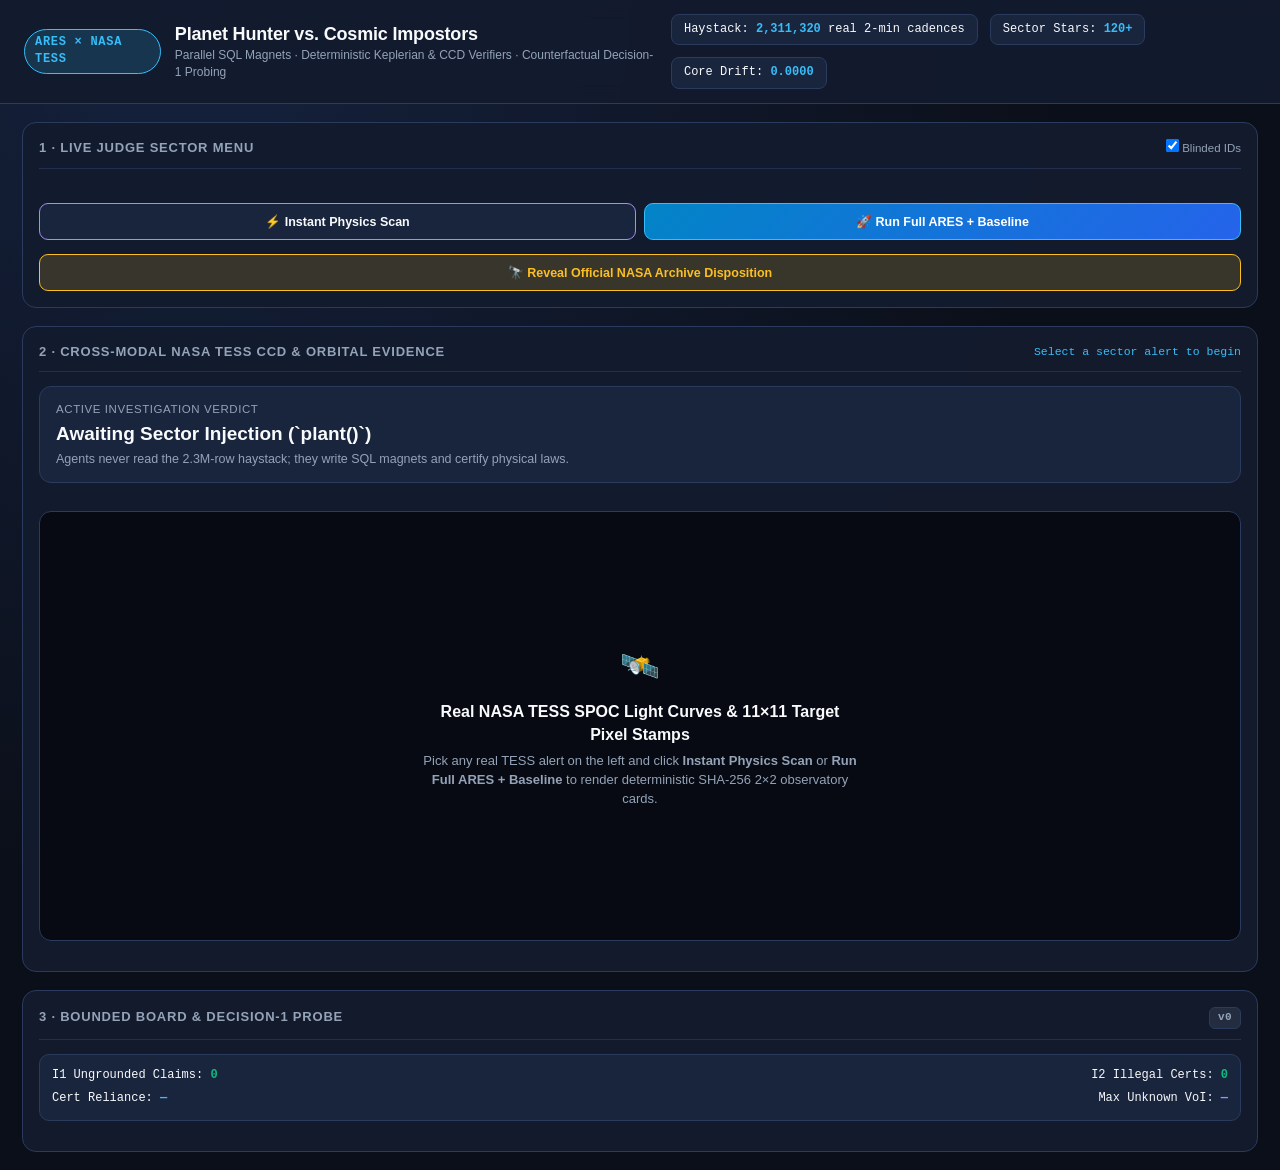
==== app/static/index.html @ bdd6f2f1 "Add Real NASA TESS exoplanet vetting domain, observatory UI, and 9/9 benchmark" ====
<!DOCTYPE html>
<html lang="en">
<head>
  <meta charset="UTF-8" />
  <meta name="viewport" content="width=device-width, initial-scale=1.0" />
  <title>ARES · NASA TESS Planet Hunter vs. Cosmic Impostors</title>
  <style>
    :root {
      --bg: #0B0F19;
      --surface: #131B2E;
      --surface-alt: #19243D;
      --border: #2B3B5E;
      --text: #F8FAFC;
      --muted: #94A3B8;
      --cyan: #38BDF8;
      --green: #10B981;
      --amber: #F59E0B;
      --red: #EF4444;
      --violet: #A78BFA;
      --gold: #FBBF24;
    }

    * { box-sizing: border-box; margin: 0; padding: 0; }
    body {
      font-family: -apple-system, BlinkMacSystemFont, "Inter", "Segoe UI", Roboto, sans-serif;
      background: radial-gradient(circle at 15% 0%, #15223e 0%, var(--bg) 55%);
      color: var(--text);
      min-height: 100vh;
      line-height: 1.45;
    }
    code, .mono { font-family: "SF Mono", "Menlo", "Consolas", monospace; }

    header {
      border-bottom: 1px solid var(--border);
      background: rgba(19, 27, 46, 0.92);
      backdrop-filter: blur(10px);
      padding: 14px 24px;
      display: flex;
      align-items: center;
      justify-content: space-between;
      gap: 16px;
      position: sticky;
      top: 0;
      z-index: 20;
    }
    .brand {
      display: flex;
      align-items: center;
      gap: 14px;
    }
    .brand-pill {
      background: rgba(56, 189, 248, 0.16);
      border: 1px solid var(--cyan);
      color: var(--cyan);
      font-weight: 700;
      font-size: 12px;
      padding: 4px 10px;
      border-radius: 999px;
      letter-spacing: 0.06em;
    }
    .brand h1 {
      font-size: 18px;
      font-weight: 700;
      letter-spacing: -0.01em;
    }
    .brand p {
      font-size: 12px;
      color: var(--muted);
    }
    .stats-strip {
      display: flex;
      gap: 12px;
      flex-wrap: wrap;
    }
    .stat-chip {
      background: var(--surface-alt);
      border: 1px solid var(--border);
      border-radius: 8px;
      padding: 6px 12px;
      font-size: 12px;
    }
    .stat-chip b { color: var(--cyan); }

    .layout {
      display: grid;
      grid-template-columns: 330px 1fr 410px;
      gap: 18px;
      padding: 18px 22px;
      max-width: 1820px;
      margin: 0 auto;
    }
    @media (max-width: 1360px) {
      .layout { grid-template-columns: 1fr; }
    }

    .panel {
      background: rgba(19, 27, 46, 0.94);
      border: 1px solid var(--border);
      border-radius: 14px;
      padding: 16px;
      display: flex;
      flex-direction: column;
      gap: 14px;
    }
    .panel-header {
      display: flex;
      align-items: center;
      justify-content: space-between;
      border-bottom: 1px solid rgba(43, 59, 94, 0.65);
      padding-bottom: 10px;
    }
    .panel-title {
      font-size: 13px;
      font-weight: 700;
      text-transform: uppercase;
      letter-spacing: 0.06em;
      color: var(--muted);
    }

    .case-group-lbl {
      font-size: 11px;
      font-weight: 700;
      text-transform: uppercase;
      letter-spacing: 0.06em;
      margin-top: 6px;
      color: var(--muted);
    }
    .case-btn {
      width: 100%;
      text-align: left;
      background: var(--surface-alt);
      border: 1px solid var(--border);
      color: var(--text);
      padding: 10px 12px;
      border-radius: 10px;
      cursor: pointer;
      transition: all 0.15s ease;
      display: flex;
      flex-direction: column;
      gap: 4px;
    }
    .case-btn:hover { border-color: var(--cyan); transform: translateY(-1px); }
    .case-btn.active {
      border-color: var(--cyan);
      background: rgba(56, 189, 248, 0.13);
      box-shadow: 0 0 0 1px var(--cyan);
    }
    .case-top {
      display: flex;
      justify-content: space-between;
      align-items: center;
      font-size: 13px;
      font-weight: 600;
    }
    .case-sub { font-size: 11px; color: var(--muted); }

    .badge {
      display: inline-flex;
      align-items: center;
      padding: 2px 8px;
      border-radius: 6px;
      font-size: 11px;
      font-weight: 700;
      letter-spacing: 0.04em;
    }
    .b-cert { background: rgba(16, 185, 129, 0.18); color: var(--green); border: 1px solid var(--green); }
    .b-uncert { background: rgba(245, 158, 11, 0.18); color: var(--amber); border: 1px solid var(--amber); }
    .b-unk { background: rgba(148, 163, 184, 0.14); color: var(--muted); border: 1px solid var(--border); }
    .b-decoy { background: rgba(239, 68, 68, 0.18); color: var(--red); border: 1px solid var(--red); }
    .b-planet { background: rgba(56, 189, 248, 0.18); color: var(--cyan); border: 1px solid var(--cyan); }

    .btn-row { display: flex; gap: 8px; flex-wrap: wrap; }
    .action-btn {
      flex: 1;
      padding: 10px 12px;
      border-radius: 9px;
      font-weight: 700;
      font-size: 12.5px;
      cursor: pointer;
      border: 1px solid transparent;
      transition: all 0.15s;
    }
    .btn-primary {
      background: linear-gradient(135deg, #0284c7, #2563eb);
      color: white;
      border-color: var(--cyan);
    }
    .btn-primary:hover { filter: brightness(1.1); }
    .btn-secondary {
      background: var(--surface-alt);
      color: var(--text);
      border-color: var(--violet);
    }
    .btn-secondary:hover { background: rgba(167, 139, 250, 0.18); }
    .btn-gold {
      background: rgba(251, 191, 36, 0.16);
      color: var(--gold);
      border-color: var(--gold);
    }
    .btn-gold:hover { background: rgba(251, 191, 36, 0.28); }
    .action-btn:disabled { opacity: 0.45; cursor: not-allowed; }

    .verdict-banner {
      background: var(--surface-alt);
      border: 1.5px solid var(--border);
      border-radius: 12px;
      padding: 14px 16px;
      display: flex;
      justify-content: space-between;
      align-items: center;
      gap: 12px;
    }
    .verdict-banner.cert { border-color: var(--green); background: rgba(16, 185, 129, 0.09); }
    .verdict-banner.uncert { border-color: var(--amber); background: rgba(245, 158, 11, 0.09); }

    .artifact-tabs { display: flex; gap: 8px; align-items: center; flex-wrap: wrap; }
    .tab-btn {
      background: var(--surface-alt);
      border: 1px solid var(--border);
      color: var(--text);
      padding: 6px 12px;
      border-radius: 8px;
      font-size: 12px;
      font-weight: 600;
      cursor: pointer;
    }
    .tab-btn.active { border-color: var(--cyan); color: var(--cyan); background: rgba(56, 189, 248, 0.14); }
    .ablate-toggle {
      margin-left: auto;
      background: rgba(251, 191, 36, 0.14);
      border: 1px solid var(--gold);
      color: var(--gold);
      padding: 6px 12px;
      border-radius: 8px;
      font-size: 12px;
      font-weight: 700;
      cursor: pointer;
    }
    .ablate-toggle.active {
      background: var(--gold);
      color: #0B0F19;
    }

    .card-frame {
      background: #070A12;
      border: 1px solid var(--border);
      border-radius: 12px;
      padding: 10px;
      min-height: 430px;
      display: flex;
      flex-direction: column;
      align-items: center;
      justify-content: center;
      position: relative;
    }
    .card-frame img {
      width: 100%;
      height: auto;
      border-radius: 8px;
      display: block;
    }
    .sha-foot {
      width: 100%;
      margin-top: 8px;
      display: flex;
      justify-content: space-between;
      font-size: 11px;
      color: var(--muted);
    }

    .board-row {
      background: var(--surface-alt);
      border: 1px solid var(--border);
      border-radius: 10px;
      padding: 10px 12px;
      display: flex;
      flex-direction: column;
      gap: 6px;
    }
    .board-row-top {
      display: flex;
      justify-content: space-between;
      align-items: center;
      gap: 8px;
    }
    .field-name { font-size: 12.5px; font-weight: 700; color: var(--cyan); }
    .field-val { font-size: 12px; color: var(--text); word-break: break-word; }
    .bar-wrap {
      display: grid;
      grid-template-columns: 78px 1fr 46px;
      align-items: center;
      gap: 8px;
      font-size: 11px;
      color: var(--muted);
    }
    .bar-track {
      height: 7px;
      background: #0B0F19;
      border-radius: 99px;
      overflow: hidden;
    }
    .bar-fill-inf { height: 100%; background: var(--gold); border-radius: 99px; }
    .bar-fill-voi { height: 100%; background: var(--violet); border-radius: 99px; }

    .reveal-card {
      background: rgba(167, 139, 250, 0.1);
      border: 1.5px solid var(--violet);
      border-radius: 12px;
      padding: 14px;
      display: none;
      flex-direction: column;
      gap: 8px;
    }
    .reveal-card.visible { display: flex; }

    .compare-box {
      background: var(--surface-alt);
      border: 1px solid var(--border);
      border-radius: 10px;
      padding: 12px;
      font-size: 12px;
      display: flex;
      flex-direction: column;
      gap: 6px;
    }

    .spinner {
      display: inline-block;
      width: 14px;
      height: 14px;
      border: 2px solid rgba(255,255,255,0.25);
      border-top-color: var(--cyan);
      border-radius: 50%;
      animation: spin 0.75s linear infinite;
      vertical-align: middle;
      margin-right: 6px;
    }
    @keyframes spin { to { transform: rotate(360deg); } }
  </style>
</head>
<body>
  <header>
    <div class="brand">
      <span class="brand-pill mono">ARES × NASA TESS</span>
      <div>
        <h1>Planet Hunter vs. Cosmic Impostors</h1>
        <p>Parallel SQL Magnets · Deterministic Keplerian &amp; CCD Verifiers · Counterfactual Decision-1 Probing</p>
      </div>
    </div>
    <div class="stats-strip mono" id="headerStats">
      <div class="stat-chip">Haystack: <b id="statCadences">2,311,320</b> real 2-min cadences</div>
      <div class="stat-chip">Sector Stars: <b id="statStars">120+</b></div>
      <div class="stat-chip">Core Drift: <b id="statDrift">0.0000</b></div>
    </div>
  </header>

  <main class="layout">
    <!-- LEFT RAIL: JUDGE SECTOR MENU -->
    <section class="panel">
      <div class="panel-header">
        <span class="panel-title">1 · Live Judge Sector Menu</span>
        <label style="font-size:11.5px; color:var(--muted); cursor:pointer;">
          <input type="checkbox" id="blindToggle" checked /> Blinded IDs
        </label>
      </div>

      <div id="caseList" style="display:flex; flex-direction:column; gap:7px;"></div>

      <div class="btn-row" style="margin-top:6px;">
        <button class="action-btn btn-secondary" id="btnPreview" title="Instant deterministic DuckDB physics + 2x2 NASA CCD card (<1s)">
          ⚡ Instant Physics Scan
        </button>
        <button class="action-btn btn-primary" id="btnLiveAres" title="Full Gemini-4-Hydrogen + Carbon + Decision-1 + Baseline">
          🚀 Run Full ARES + Baseline
        </button>
      </div>

      <button class="action-btn btn-gold" id="btnReveal">
        🔭 Reveal Official NASA Archive Disposition
      </button>

      <div class="reveal-card" id="revealBox"></div>
    </section>

    <!-- CENTER STAGE: 2x2 NASA TESS OBSERVATORY DIAGNOSTIC CARDS -->
    <section class="panel">
      <div class="panel-header">
        <span class="panel-title">2 · Cross-Modal NASA TESS CCD &amp; Orbital Evidence</span>
        <span class="mono" style="font-size:11.5px; color:var(--cyan);" id="runTimer">Select a sector alert to begin</span>
      </div>

      <div class="verdict-banner" id="verdictBanner">
        <div>
          <div style="font-size:11.5px; color:var(--muted); text-transform:uppercase; letter-spacing:0.05em;">Active Investigation Verdict</div>
          <div style="font-size:19px; font-weight:800; margin-top:2px;" id="verdictTitle">Awaiting Sector Injection (`plant()`)</div>
          <div style="font-size:12.5px; color:var(--muted); margin-top:2px;" id="verdictSub">
            Agents never read the 2.3M-row haystack; they write SQL magnets and certify physical laws.
          </div>
        </div>
        <div id="verdictBadgeWrap"></div>
      </div>

      <div class="artifact-tabs" id="artifactTabs"></div>

      <div class="card-frame" id="cardFrame">
        <div style="text-align:center; color:var(--muted); padding:40px; max-width:520px;">
          <div style="font-size:32px; margin-bottom:10px;">🛰️</div>
          <div style="font-weight:700; color:var(--text); margin-bottom:6px;">Real NASA TESS SPOC Light Curves &amp; 11×11 Target Pixel Stamps</div>
          <div style="font-size:13px;">
            Pick any real TESS alert on the left and click <b>Instant Physics Scan</b> or <b>Run Full ARES + Baseline</b> to render deterministic SHA-256 2×2 observatory cards.
          </div>
        </div>
      </div>

      <div id="comparisonContainer"></div>
    </section>

    <!-- RIGHT PANEL: PROVENANCE BOARD & DECISION-1 RELIANCE / VOI -->
    <section class="panel">
      <div class="panel-header">
        <span class="panel-title">3 · Bounded Board &amp; Decision-1 Probe</span>
        <span class="badge b-unk mono" id="boardVerBadge">v0</span>
      </div>

      <div class="compare-box mono" id="invariantStrip">
        <div style="display:flex; justify-content:space-between;">
          <span>I1 Ungrounded Claims: <b style="color:var(--green)" id="invUngrounded">0</b></span>
          <span>I2 Illegal Certs: <b style="color:var(--green)" id="invIllegal">0</b></span>
        </div>
        <div style="display:flex; justify-content:space-between;">
          <span>Cert Reliance: <b style="color:var(--cyan)" id="certShare">—</b></span>
          <span>Max Unknown VoI: <b style="color:var(--violet)" id="voiMax">—</b></span>
        </div>
      </div>

      <div id="boardFields" style="display:flex; flex-direction:column; gap:9px;"></div>
    </section>
  </main>

  <script>
    let casesData = [];
    let selectedCaseId = null;
    let currentRun = null;
    let activeArtifactIdx = 0;
    let ccdAblatedView = false;

    const elCaseList = document.getElementById('caseList');
    const elBlind = document.getElementById('blindToggle');
    const elBtnPreview = document.getElementById('btnPreview');
    const elBtnLive = document.getElementById('btnLiveAres');
    const elBtnReveal = document.getElementById('btnReveal');
    const elRevealBox = document.getElementById('revealBox');

    function catMeta(cat) {
      if (cat === 'multi_clue_join') return { label: 'Confirmed World Hunt', cls: 'b-planet' };
      if (cat === 'look_alike_decoy') return { label: 'Cosmic Impostor Battle', cls: 'b-decoy' };
      return { label: 'Ambiguous Candidate Trap', cls: 'b-uncert' };
    }

    function renderCaseMenu() {
      const blind = elBlind.checked;
      elCaseList.innerHTML = '';
      const groups = [
        ['look_alike_decoy', '🔥 Cosmic Impostor Decoy Battles (3/4 Traps)'],
        ['under_determined', '⚠️ Unconfirmed / Crowded Candidates (VoI)'],
        ['multi_clue_join', '🌍 Clean Confirmed Worlds (4/4 Physics)'],
      ];

      for (const [gKey, gTitle] of groups) {
        const subset = casesData.filter(c => c.category === gKey);
        if (!subset.length) continue;
        const hdr = document.createElement('div');
        hdr.className = 'case-group-lbl';
        hdr.textContent = gTitle;
        elCaseList.appendChild(hdr);

        for (const c of subset) {
          const btn = document.createElement('button');
          btn.className = 'case-btn' + (c.case_id === selectedCaseId ? ' active' : '');
          const title = blind ? c.blind_title : c.case_id;
          const sub = blind
            ? `TESS Sector ${c.sector} · Blind Vetting Stream`
            : `${c.scenario_type} · subtlety=${c.subtlety}`;
          btn.innerHTML = `
            <div class="case-top">
              <span>${title}</span>
              <span class="mono" style="font-size:10.5px; color:var(--cyan);">S${String(c.sector).padStart(2,'0')}</span>
            </div>
            <div class="case-sub mono">${sub}</div>
          `;
          btn.onclick = () => {
            selectedCaseId = c.case_id;
            elRevealBox.classList.remove('visible');
            renderCaseMenu();
          };
          elCaseList.appendChild(btn);
        }
      }
    }

    elBlind.onchange = renderCaseMenu;

    async function loadInitial() {
      const res = await fetch('/api/cases');
      const data = await res.json();
      casesData = data.cases || [];
      if (data.base_sector_stats) {
        document.getElementById('statCadences').textContent = data.base_sector_stats.cadence_rows.toLocaleString();
        document.getElementById('statStars').textContent = data.base_sector_stats.total_stars + '+';
      }
      const firstDecoy = casesData.find(c => c.category === 'look_alike_decoy') || casesData[0];
      if (firstDecoy) selectedCaseId = firstDecoy.case_id;
      renderCaseMenu();
    }

    function extractTicFromFilename(fn) {
      const m = fn.match(/TIC-\d+/);
      return m ? m[0] : fn;
    }

    function renderArtifactViewer() {
      const tabsEl = document.getElementById('artifactTabs');
      const frameEl = document.getElementById('cardFrame');
      tabsEl.innerHTML = '';

      if (!currentRun || !currentRun.artifacts || !currentRun.artifacts.length) {
        return;
      }

      // Deduplicate by TIC ID
      const uniqueArts = [];
      const seenTics = new Set();
      for (const a of currentRun.artifacts) {
        const tic = extractTicFromFilename(a.filename);
        if (!seenTics.has(tic)) {
          seenTics.add(tic);
          uniqueArts.push({ ...a, tic });
        }
      }

      if (activeArtifactIdx >= uniqueArts.length) activeArtifactIdx = 0;

      uniqueArts.forEach((art, idx) => {
        const b = document.createElement('button');
        b.className = 'tab-btn mono' + (idx === activeArtifactIdx ? ' active' : '');
        const confirmedVal = currentRun.board?.fields?.confirmed_exoplanet_target?.value;
        const isConfirmed = confirmedVal === art.tic || (Array.isArray(confirmedVal) && confirmedVal.includes(art.tic));
        const tag = isConfirmed ? '✓ CERTIFIED PLANET' : '✗ PRUNED / UNCERTIFIED';
        b.textContent = `${art.tic} (${tag})`;
        b.onclick = () => {
          activeArtifactIdx = idx;
          renderArtifactViewer();
        };
        tabsEl.appendChild(b);
      });

      const chosen = uniqueArts[activeArtifactIdx];
      const maskedUrl = (currentRun.masked_ccd_artifacts || {})[chosen.tic];
      if (maskedUrl) {
        const abBtn = document.createElement('button');
        abBtn.className = 'ablate-toggle mono' + (ccdAblatedView ? ' active' : '');
        abBtn.textContent = ccdAblatedView
          ? '👁️ Restore CCD Stamp'
          : '🧪 Ablate CCD Stamp ("unknown")';
        abBtn.onclick = () => {
          ccdAblatedView = !ccdAblatedView;
          renderArtifactViewer();
        };
        tabsEl.appendChild(abBtn);
      }

      const imgSrc = (ccdAblatedView && maskedUrl) ? maskedUrl : chosen.url;
      const ccdInf = currentRun.board?.fields?.ccd_centroid_lock?.influence;
      const infNote = (ccdAblatedView && ccdInf !== undefined)
        ? ` | Decision-1 CCD Reliance = ${(ccdInf * 100).toFixed(1)}%`
        : '';

      frameEl.innerHTML = `
        <img src="${imgSrc}" alt="NASA TESS 2x2 Vetting Card for ${chosen.tic}" />
        <div class="sha-foot mono">
          <span>Artifact: ${chosen.artifact_id} (produced_by_verifier=true)${infNote}</span>
          <span>SHA-256: ${chosen.sha256.slice(0, 16)}…</span>
        </div>
      `;
    }

    function renderBoard(run) {
      const board = run.board;
      document.getElementById('boardVerBadge').textContent = `board_version = ${board.board_version}`;
      document.getElementById('statDrift').textContent = Number(run.board_drift || 0).toFixed(4);
      document.getElementById('invUngrounded').textContent = run.ungrounded_fields ?? 0;
      document.getElementById('invIllegal').textContent = run.illegal_cert_upgrades ?? 0;

      if (run.plant && run.plant.sector_stats) {
        document.getElementById('statCadences').textContent = run.plant.sector_stats.cadence_rows.toLocaleString();
        document.getElementById('statStars').textContent = run.plant.sector_stats.total_stars;
      }

      const dec = board.decision || {};
      const decisions = board.decisions || {};
      const followup = decisions.recommended_followup?.answer || '—';

      if (run.mode === 'live_ares') {
        document.getElementById('certShare').textContent = `${((dec.certified_influence_share || 0) * 100).toFixed(1)}%`;
        document.getElementById('voiMax').textContent = (dec.unknown_voi_max || 0).toFixed(3);
      } else {
        document.getElementById('certShare').textContent = 'Det. Scan';
        document.getElementById('voiMax').textContent = 'Run Decision-1';
      }

      // Verdict Banner
      const banner = document.getElementById('verdictBanner');
      const vTitle = document.getElementById('verdictTitle');
      const vSub = document.getElementById('verdictSub');
      const vBadge = document.getElementById('verdictBadgeWrap');

      const confPlanet = board.fields?.confirmed_exoplanet_target?.value;
      const confStatus = board.fields?.confirmed_exoplanet_target?.status;

      if (run.mode === 'live_ares') {
        const isCert = run.termination_reason === 'certified_success';
        banner.className = 'verdict-banner ' + (isCert ? 'cert' : 'uncert');
        vTitle.textContent = isCert
          ? `Confirmed Exoplanet: ${dec.answer}`
          : `Halt: Unconfirmed Candidate (${dec.answer})`;
        vSub.textContent = `Action: ${followup} · Decision-1 Confidence: ${((dec.confidence || 0) * 100).toFixed(1)}% · Probes: ${run.probe_api_calls} calls`;
        vBadge.innerHTML = isCert
          ? `<span class="badge b-cert mono">CERTIFIED CONVERGENCE</span>`
          : `<span class="badge b-uncert mono">HONEST UNCERTIFIED</span>`;
      } else {
        const isCert = confStatus === 'certified' && confPlanet && confPlanet !== 'none';
        banner.className = 'verdict-banner ' + (isCert ? 'cert' : 'uncert');
        vTitle.textContent = isCert
          ? `4-Way Physics Lock: ${confPlanet}`
          : `Spatial / Orbital Gate Blocked — Unconfirmed`;
        vSub.textContent = `5 deterministic DuckDB verifiers executed over ${run.plant.sector_stats.cadence_rows.toLocaleString()} TESS cadences in ${run.elapsed_ms} ms`;
        vBadge.innerHTML = isCert
          ? `<span class="badge b-cert mono">4/4 CERTIFIED</span>`
          : `<span class="badge b-uncert mono">UNCERTIFIED</span>`;
      }

      // Board Fields
      const fieldsEl = document.getElementById('boardFields');
      fieldsEl.innerHTML = '';
      for (const [fname, fld] of Object.entries(board.fields || {})) {
        const stCls = fld.status === 'certified' ? 'b-cert' : (fld.status === 'uncertified' ? 'b-uncert' : 'b-unk');
        const valStr = typeof fld.value === 'object' ? JSON.stringify(fld.value) : String(fld.value);
        const infPct = Math.min(100, Math.round((fld.influence || 0) * 100));
        const voiPct = Math.min(100, Math.round((fld.voi || 0) * 100));

        const row = document.createElement('div');
        row.className = 'board-row';
        row.innerHTML = `
          <div class="board-row-top">
            <span class="field-name mono">${fname}</span>
            <span class="badge ${stCls} mono">${fld.status.toUpperCase()}</span>
          </div>
          <div class="field-val mono">value = ${valStr}</div>
          <div style="font-size:10.5px; color:var(--muted);" class="mono">
            sources: [${(fld.sources || []).join(', ')}]
          </div>
          <div class="bar-wrap mono">
            <span>Reliance</span>
            <div class="bar-track"><div class="bar-fill-inf" style="width:${infPct}%"></div></div>
            <span>${(fld.influence || 0).toFixed(2)}</span>
          </div>
          <div class="bar-wrap mono">
            <span>Active VoI</span>
            <div class="bar-track"><div class="bar-fill-voi" style="width:${voiPct}%"></div></div>
            <span>${(fld.voi || 0).toFixed(2)}</span>
          </div>
        `;
        fieldsEl.appendChild(row);
      }

      // Baseline comparison box if present
      const compEl = document.getElementById('comparisonContainer');
      if (run.baseline) {
        const bAns = run.baseline.answers?.confirmed_planet_tic || 'unknown';
        const bAct = run.baseline.answers?.recommended_followup || '—';
        const bPass = run.baseline.score?.overall_pass;
        const aPass = run.ares_score?.overall_pass;
        compEl.innerHTML = `
          <div class="compare-box" style="border-color: var(--violet);">
            <div style="font-weight:700; color:var(--violet); font-size:12.5px;">
              Head-to-Head vs. Single-Agent Gemini-4-Carbon + Identical DuckDB SQL Tool
            </div>
            <div style="display:grid; grid-template-columns:1fr 1fr; gap:10px; margin-top:4px;">
              <div style="padding:8px; background:#0B0F19; border-radius:8px; border:1px solid ${aPass ? 'var(--green)' : 'var(--amber)'}">
                <div class="mono" style="font-weight:700; color:var(--cyan);">ARES Swarm + Decision-1</div>
                <div class="mono" style="margin-top:4px;">Target: <b>${dec.answer}</b> · Action: <b>${followup}</b></div>
                <div class="mono" style="margin-top:2px; color:${aPass ? 'var(--green)' : 'var(--red)'}">
                  Benchmark Verdict: ${aPass ? '✓ PASS' : '✗ FAIL'} (${(run.wall_clock_ms/1000).toFixed(1)}s)
                </div>
              </div>
              <div style="padding:8px; background:#0B0F19; border-radius:8px; border:1px solid ${bPass ? 'var(--green)' : 'var(--red)'}">
                <div class="mono" style="font-weight:700; color:var(--muted);">Single-Agent Carbon SQL Baseline</div>
                <div class="mono" style="margin-top:4px;">Target: <b>${bAns}</b> · Action: <b>${bAct}</b></div>
                <div class="mono" style="margin-top:2px; color:${bPass ? 'var(--green)' : 'var(--red)'}">
                  Benchmark Verdict: ${bPass ? '✓ PASS' : '✗ TRICKED / FALSE CERT'} (${(run.baseline.wall_clock_ms/1000).toFixed(1)}s)
                </div>
              </div>
            </div>
          </div>
        `;
      } else {
        compEl.innerHTML = '';
      }
    }

    async function executeRun(endpoint, label) {
      if (!selectedCaseId) return;
      elBtnPreview.disabled = true;
      elBtnLive.disabled = true;
      ccdAblatedView = false;
      activeArtifactIdx = 0;
      document.getElementById('runTimer').innerHTML = `<span class="spinner"></span>${label}...`;

      try {
        const res = await fetch(endpoint, {
          method: 'POST',
          headers: { 'Content-Type': 'application/json' },
          body: JSON.stringify({ case_id: selectedCaseId, include_baseline: true }),
        });
        const data = await res.json();
        if (data.error) throw new Error(data.error);
        currentRun = data;
        const ms = data.wall_clock_ms || data.elapsed_ms || 0;
        document.getElementById('runTimer').textContent = `Completed in ${(ms / 1000).toFixed(2)}s`;
        renderArtifactViewer();
        renderBoard(data);
      } catch (err) {
        document.getElementById('runTimer').textContent = `Error: ${err.message}`;
      } finally {
        elBtnPreview.disabled = false;
        elBtnLive.disabled = false;
      }
    }

    elBtnPreview.onclick = () => executeRun('/api/verify_preview', 'Running deterministic TESS physics & CCD scan');
    elBtnLive.onclick = () => executeRun('/api/investigate', 'Running parallel Hydrogen + Carbon + Decision-1 + Baseline');

    elBtnReveal.onclick = async () => {
      if (!selectedCaseId) return;
      const res = await fetch(`/api/reveal/${encodeURIComponent(selectedCaseId)}`);
      const rev = await res.json();
      const t = rev.nasa_target_archive || {};
      const d = rev.nasa_decoy_archive;
      let html = `
        <div style="font-weight:800; color:var(--violet); font-size:13px;">
          🏛️ OFFICIAL NASA EXOPLANET ARCHIVE GROUND TRUTH
        </div>
        <div style="font-size:12px;">${rev.description}</div>
        <div class="mono" style="font-size:11.5px; background:#0B0F19; padding:8px; border-radius:8px;">
          <div><b>Primary Star:</b> ${t.tic_id || rev.target_entity} (${t.toi || ''})</div>
          <div><b>NASA TFOP Disposition:</b> <span style="color:var(--green)">${t.official_nasa_disposition} — ${t.disposition_meaning}</span></div>
          <div><b>Host Star:</b> R★=${t.stellar_radius_rsun} R☉ · Teff=${t.teff_k} K · Tmag=${t.tmag}</div>
        </div>
      `;
      if (d) {
        html += `
          <div class="mono" style="font-size:11.5px; background:#0B0F19; padding:8px; border-radius:8px; border:1px solid var(--red);">
            <div><b>Planted Decoy Star:</b> ${d.tic_id} (${d.toi})</div>
            <div><b>NASA TFOP Disposition:</b> <span style="color:var(--red)">${d.official_nasa_disposition} — ${d.disposition_meaning}</span></div>
            <div><b>Catalog Depth:</b> ${Number(d.catalog_depth_ppm).toLocaleString()} ppm · Period=${d.period_days} d</div>
          </div>
        `;
      }
      elRevealBox.innerHTML = html;
      elRevealBox.classList.add('visible');
    };

    loadInitial();
  </script>
</body>
</html>
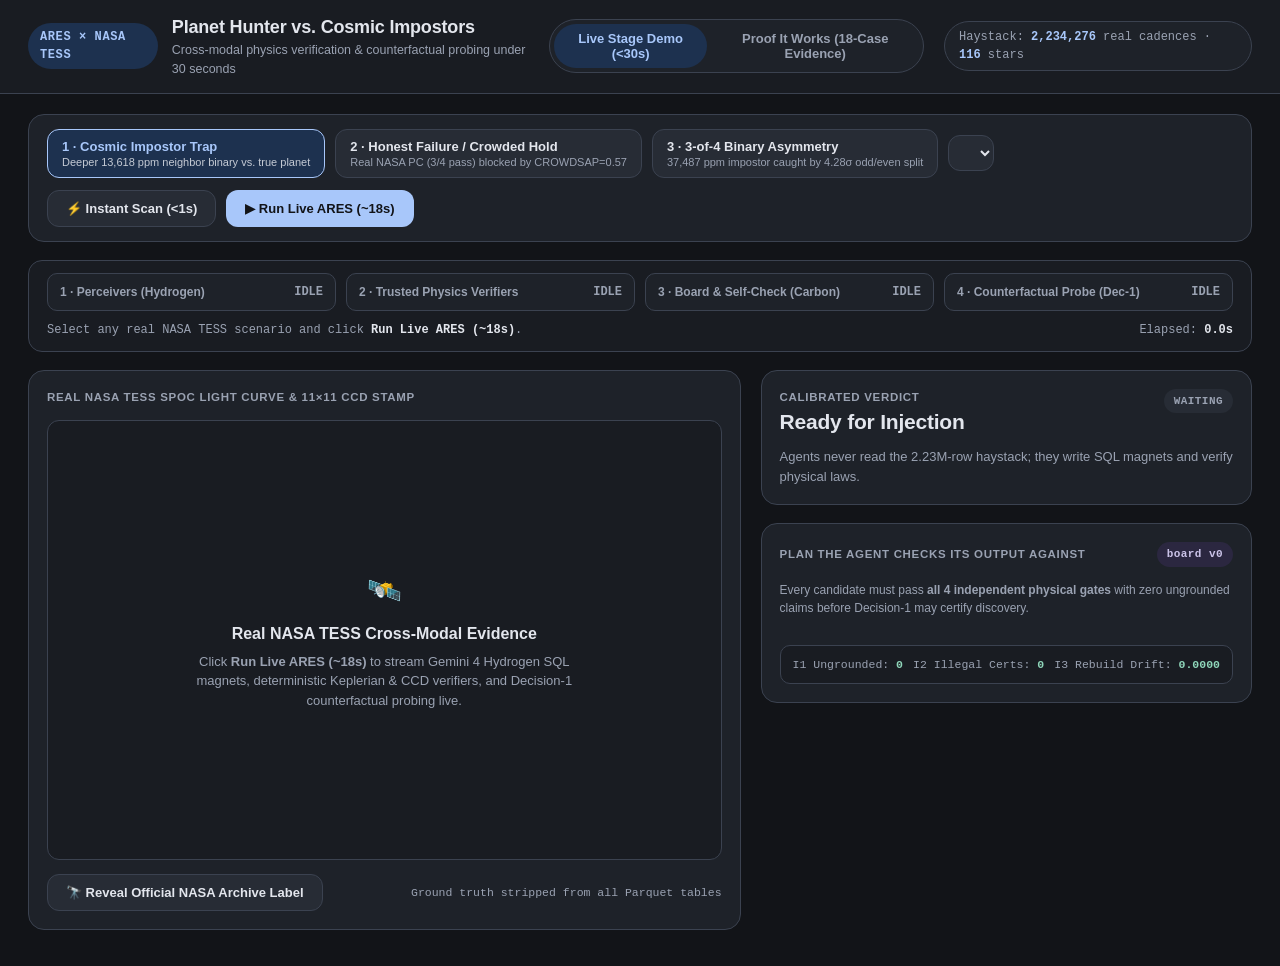
==== commit eef0312e: "Streamline NASA TESS demo under 30s with M3 UI and Proof It Works view" ====
--- a/app/static/index.html
+++ b/app/static/index.html
@@ -3,60 +3,67 @@
 <head>
   <meta charset="UTF-8" />
   <meta name="viewport" content="width=device-width, initial-scale=1.0" />
-  <title>ARES · NASA TESS Planet Hunter vs. Cosmic Impostors</title>
+  <title>ARES · NASA TESS Planet Hunter &amp; Proof It Works</title>
   <style>
     :root {
-      --bg: #0B0F19;
-      --surface: #131B2E;
-      --surface-alt: #19243D;
-      --border: #2B3B5E;
-      --text: #F8FAFC;
-      --muted: #94A3B8;
-      --cyan: #38BDF8;
-      --green: #10B981;
-      --amber: #F59E0B;
-      --red: #EF4444;
-      --violet: #A78BFA;
-      --gold: #FBBF24;
+      --bg: #121418;
+      --surface-low: #191C22;
+      --surface: #1E2229;
+      --surface-high: #272C35;
+      --surface-highest: #323844;
+      --border: #3B4250;
+      --outline: #6E7687;
+      --text: #E3E6ED;
+      --muted: #9AA2B2;
+
+      --pri-fg: #A8C7FA;
+      --pri-bg: #1D314F;
+      --cert-fg: #8ED5B9;
+      --cert-bg: #16352B;
+      --sec-fg: #CBC3E8;
+      --sec-bg: #2B2740;
+      --ter-fg: #E8C58E;
+      --ter-bg: #3A2E1B;
+      --err-fg: #F2B8B5;
+      --err-bg: #3E2221;
     }
 
     * { box-sizing: border-box; margin: 0; padding: 0; }
     body {
       font-family: -apple-system, BlinkMacSystemFont, "Inter", "Segoe UI", Roboto, sans-serif;
-      background: radial-gradient(circle at 15% 0%, #15223e 0%, var(--bg) 55%);
+      background: var(--bg);
       color: var(--text);
       min-height: 100vh;
-      line-height: 1.45;
-    }
-    code, .mono { font-family: "SF Mono", "Menlo", "Consolas", monospace; }
-
+      line-height: 1.5;
+    }
+    .mono, code { font-family: "SF Mono", "Menlo", "Consolas", monospace; }
+
+    /* Header & View Switcher */
     header {
+      background: var(--surface-low);
       border-bottom: 1px solid var(--border);
-      background: rgba(19, 27, 46, 0.92);
-      backdrop-filter: blur(10px);
-      padding: 14px 24px;
+      padding: 14px 28px;
       display: flex;
       align-items: center;
       justify-content: space-between;
-      gap: 16px;
+      gap: 20px;
       position: sticky;
       top: 0;
-      z-index: 20;
+      z-index: 30;
     }
     .brand {
       display: flex;
       align-items: center;
       gap: 14px;
     }
-    .brand-pill {
-      background: rgba(56, 189, 248, 0.16);
-      border: 1px solid var(--cyan);
-      color: var(--cyan);
+    .brand-chip {
+      background: var(--pri-bg);
+      color: var(--pri-fg);
       font-weight: 700;
       font-size: 12px;
-      padding: 4px 10px;
+      padding: 5px 12px;
       border-radius: 999px;
-      letter-spacing: 0.06em;
+      letter-spacing: 0.05em;
     }
     .brand h1 {
       font-size: 18px;
@@ -64,202 +71,269 @@
       letter-spacing: -0.01em;
     }
     .brand p {
+      font-size: 12.5px;
+      color: var(--muted);
+    }
+
+    .nav-tabs {
+      display: flex;
+      background: var(--surface);
+      border: 1px solid var(--border);
+      border-radius: 999px;
+      padding: 4px;
+      gap: 4px;
+    }
+    .nav-tab {
+      border: none;
+      background: transparent;
+      color: var(--muted);
+      padding: 7px 16px;
+      border-radius: 999px;
+      font-size: 13px;
+      font-weight: 600;
+      cursor: pointer;
+      transition: all 0.15s ease;
+    }
+    .nav-tab:hover { color: var(--text); }
+    .nav-tab.active {
+      background: var(--pri-bg);
+      color: var(--pri-fg);
+    }
+
+    .haystack-pill {
+      background: var(--surface);
+      border: 1px solid var(--border);
+      border-radius: 999px;
+      padding: 6px 14px;
       font-size: 12px;
       color: var(--muted);
     }
-    .stats-strip {
-      display: flex;
+    .haystack-pill b { color: var(--pri-fg); }
+
+    .container {
+      max-width: 1480px;
+      margin: 0 auto;
+      padding: 20px 28px 36px;
+      display: flex;
+      flex-direction: column;
+      gap: 18px;
+    }
+    .hidden { display: none !important; }
+
+    /* Scenario Bar */
+    .scenario-bar {
+      background: var(--surface);
+      border: 1px solid var(--border);
+      border-radius: 16px;
+      padding: 14px 18px;
+      display: flex;
+      align-items: center;
+      justify-content: space-between;
       gap: 12px;
       flex-wrap: wrap;
     }
-    .stat-chip {
-      background: var(--surface-alt);
-      border: 1px solid var(--border);
-      border-radius: 8px;
-      padding: 6px 12px;
+    .hero-pills {
+      display: flex;
+      align-items: center;
+      gap: 10px;
+      flex-wrap: wrap;
+    }
+    .hero-pill {
+      background: var(--surface-high);
+      border: 1px solid var(--border);
+      color: var(--text);
+      padding: 9px 14px;
+      border-radius: 12px;
+      font-size: 13px;
+      font-weight: 600;
+      cursor: pointer;
+      transition: all 0.15s ease;
+      display: flex;
+      flex-direction: column;
+      align-items: flex-start;
+      gap: 2px;
+    }
+    .hero-pill span.sub { font-size: 11px; color: var(--muted); font-weight: 500; }
+    .hero-pill:hover { border-color: var(--pri-fg); }
+    .hero-pill.active {
+      background: var(--pri-bg);
+      border-color: var(--pri-fg);
+      color: var(--pri-fg);
+    }
+    .hero-pill.active span.sub { color: var(--text); opacity: 0.85; }
+
+    .more-select {
+      background: var(--surface-high);
+      border: 1px solid var(--border);
+      color: var(--text);
+      padding: 9px 12px;
+      border-radius: 12px;
+      font-size: 12.5px;
+      font-weight: 600;
+      cursor: pointer;
+      max-width: 240px;
+    }
+
+    .run-controls {
+      display: flex;
+      align-items: center;
+      gap: 10px;
+    }
+    .btn {
+      border: 1px solid transparent;
+      border-radius: 12px;
+      padding: 10px 18px;
+      font-size: 13px;
+      font-weight: 700;
+      cursor: pointer;
+      transition: filter 0.15s ease;
+    }
+    .btn:disabled { opacity: 0.45; cursor: not-allowed; }
+    .btn-primary {
+      background: var(--pri-fg);
+      color: #121418;
+    }
+    .btn-primary:hover:not(:disabled) { filter: brightness(1.06); }
+    .btn-subtle {
+      background: var(--surface-high);
+      border-color: var(--border);
+      color: var(--text);
+    }
+    .btn-subtle:hover:not(:disabled) { border-color: var(--outline); }
+
+    /* Live 4-Stage Pipeline Bar */
+    .pipeline-bar {
+      background: var(--surface-low);
+      border: 1px solid var(--border);
+      border-radius: 14px;
+      padding: 12px 18px;
+      display: flex;
+      flex-direction: column;
+      gap: 10px;
+    }
+    .pipeline-steps {
+      display: grid;
+      grid-template-columns: repeat(4, 1fr);
+      gap: 10px;
+    }
+    @media (max-width: 960px) {
+      .pipeline-steps { grid-template-columns: 1fr 1fr; }
+    }
+    .pipe-step {
+      background: var(--surface);
+      border: 1px solid var(--border);
+      border-radius: 10px;
+      padding: 9px 12px;
       font-size: 12px;
-    }
-    .stat-chip b { color: var(--cyan); }
-
-    .layout {
+      font-weight: 600;
+      color: var(--muted);
+      display: flex;
+      align-items: center;
+      justify-content: space-between;
+      transition: all 0.2s ease;
+    }
+    .pipe-step.active {
+      background: var(--pri-bg);
+      border-color: var(--pri-fg);
+      color: var(--pri-fg);
+    }
+    .pipe-step.done {
+      background: var(--cert-bg);
+      border-color: rgba(142, 213, 185, 0.45);
+      color: var(--cert-fg);
+    }
+    .pipe-meta {
+      display: flex;
+      justify-content: space-between;
+      align-items: center;
+      font-size: 12px;
+      color: var(--muted);
+    }
+    .pipe-meta b { color: var(--text); }
+
+    /* Main 2-Column Stage (60% Left / 40% Right) */
+    .stage-grid {
       display: grid;
-      grid-template-columns: 330px 1fr 410px;
-      gap: 18px;
-      padding: 18px 22px;
-      max-width: 1820px;
-      margin: 0 auto;
-    }
-    @media (max-width: 1360px) {
-      .layout { grid-template-columns: 1fr; }
-    }
-
-    .panel {
-      background: rgba(19, 27, 46, 0.94);
-      border: 1px solid var(--border);
-      border-radius: 14px;
-      padding: 16px;
+      grid-template-columns: 1.45fr 1fr;
+      gap: 20px;
+      align-items: start;
+    }
+    @media (max-width: 1120px) {
+      .stage-grid { grid-template-columns: 1fr; }
+    }
+
+    .card {
+      background: var(--surface);
+      border: 1px solid var(--border);
+      border-radius: 16px;
+      padding: 18px;
       display: flex;
       flex-direction: column;
       gap: 14px;
     }
-    .panel-header {
-      display: flex;
-      align-items: center;
-      justify-content: space-between;
-      border-bottom: 1px solid rgba(43, 59, 94, 0.65);
-      padding-bottom: 10px;
-    }
-    .panel-title {
-      font-size: 13px;
+    .card-label {
+      font-size: 11.5px;
       font-weight: 700;
       text-transform: uppercase;
       letter-spacing: 0.06em;
       color: var(--muted);
     }
 
-    .case-group-lbl {
-      font-size: 11px;
-      font-weight: 700;
-      text-transform: uppercase;
-      letter-spacing: 0.06em;
-      margin-top: 6px;
-      color: var(--muted);
-    }
-    .case-btn {
-      width: 100%;
-      text-align: left;
-      background: var(--surface-alt);
-      border: 1px solid var(--border);
-      color: var(--text);
-      padding: 10px 12px;
-      border-radius: 10px;
-      cursor: pointer;
-      transition: all 0.15s ease;
-      display: flex;
-      flex-direction: column;
-      gap: 4px;
-    }
-    .case-btn:hover { border-color: var(--cyan); transform: translateY(-1px); }
-    .case-btn.active {
-      border-color: var(--cyan);
-      background: rgba(56, 189, 248, 0.13);
-      box-shadow: 0 0 0 1px var(--cyan);
-    }
-    .case-top {
-      display: flex;
-      justify-content: space-between;
+    .chip-row {
+      display: flex;
       align-items: center;
-      font-size: 13px;
-      font-weight: 600;
-    }
-    .case-sub { font-size: 11px; color: var(--muted); }
-
-    .badge {
-      display: inline-flex;
-      align-items: center;
-      padding: 2px 8px;
-      border-radius: 6px;
-      font-size: 11px;
-      font-weight: 700;
-      letter-spacing: 0.04em;
-    }
-    .b-cert { background: rgba(16, 185, 129, 0.18); color: var(--green); border: 1px solid var(--green); }
-    .b-uncert { background: rgba(245, 158, 11, 0.18); color: var(--amber); border: 1px solid var(--amber); }
-    .b-unk { background: rgba(148, 163, 184, 0.14); color: var(--muted); border: 1px solid var(--border); }
-    .b-decoy { background: rgba(239, 68, 68, 0.18); color: var(--red); border: 1px solid var(--red); }
-    .b-planet { background: rgba(56, 189, 248, 0.18); color: var(--cyan); border: 1px solid var(--cyan); }
-
-    .btn-row { display: flex; gap: 8px; flex-wrap: wrap; }
-    .action-btn {
-      flex: 1;
-      padding: 10px 12px;
-      border-radius: 9px;
-      font-weight: 700;
-      font-size: 12.5px;
-      cursor: pointer;
-      border: 1px solid transparent;
-      transition: all 0.15s;
-    }
-    .btn-primary {
-      background: linear-gradient(135deg, #0284c7, #2563eb);
-      color: white;
-      border-color: var(--cyan);
-    }
-    .btn-primary:hover { filter: brightness(1.1); }
-    .btn-secondary {
-      background: var(--surface-alt);
-      color: var(--text);
-      border-color: var(--violet);
-    }
-    .btn-secondary:hover { background: rgba(167, 139, 250, 0.18); }
-    .btn-gold {
-      background: rgba(251, 191, 36, 0.16);
-      color: var(--gold);
-      border-color: var(--gold);
-    }
-    .btn-gold:hover { background: rgba(251, 191, 36, 0.28); }
-    .action-btn:disabled { opacity: 0.45; cursor: not-allowed; }
-
-    .verdict-banner {
-      background: var(--surface-alt);
-      border: 1.5px solid var(--border);
-      border-radius: 12px;
-      padding: 14px 16px;
-      display: flex;
-      justify-content: space-between;
-      align-items: center;
-      gap: 12px;
-    }
-    .verdict-banner.cert { border-color: var(--green); background: rgba(16, 185, 129, 0.09); }
-    .verdict-banner.uncert { border-color: var(--amber); background: rgba(245, 158, 11, 0.09); }
-
-    .artifact-tabs { display: flex; gap: 8px; align-items: center; flex-wrap: wrap; }
-    .tab-btn {
-      background: var(--surface-alt);
+      gap: 8px;
+      flex-wrap: wrap;
+    }
+    .cand-tab {
+      background: var(--surface-high);
       border: 1px solid var(--border);
       color: var(--text);
       padding: 6px 12px;
-      border-radius: 8px;
+      border-radius: 999px;
       font-size: 12px;
       font-weight: 600;
       cursor: pointer;
     }
-    .tab-btn.active { border-color: var(--cyan); color: var(--cyan); background: rgba(56, 189, 248, 0.14); }
-    .ablate-toggle {
+    .cand-tab.active {
+      background: var(--pri-bg);
+      border-color: var(--pri-fg);
+      color: var(--pri-fg);
+    }
+    .tool-chip {
       margin-left: auto;
-      background: rgba(251, 191, 36, 0.14);
-      border: 1px solid var(--gold);
-      color: var(--gold);
+      background: var(--ter-bg);
+      color: var(--ter-fg);
+      border: 1px solid rgba(232, 197, 142, 0.35);
       padding: 6px 12px;
-      border-radius: 8px;
+      border-radius: 999px;
       font-size: 12px;
       font-weight: 700;
       cursor: pointer;
     }
-    .ablate-toggle.active {
-      background: var(--gold);
-      color: #0B0F19;
-    }
-
-    .card-frame {
-      background: #070A12;
+    .tool-chip.active {
+      background: var(--ter-fg);
+      color: #121418;
+    }
+
+    .img-frame {
+      background: var(--surface-low);
       border: 1px solid var(--border);
       border-radius: 12px;
       padding: 10px;
-      min-height: 430px;
+      min-height: 440px;
       display: flex;
       flex-direction: column;
       align-items: center;
       justify-content: center;
-      position: relative;
-    }
-    .card-frame img {
+    }
+    .img-frame img {
       width: 100%;
       height: auto;
       border-radius: 8px;
       display: block;
     }
-    .sha-foot {
+    .img-foot {
       width: 100%;
       margin-top: 8px;
       display: flex;
@@ -268,509 +342,883 @@
       color: var(--muted);
     }
 
-    .board-row {
-      background: var(--surface-alt);
-      border: 1px solid var(--border);
-      border-radius: 10px;
-      padding: 10px 12px;
+    .reveal-row {
+      display: flex;
+      align-items: center;
+      justify-content: space-between;
+      gap: 12px;
+      flex-wrap: wrap;
+    }
+    .reveal-box {
+      background: var(--sec-bg);
+      border: 1px solid rgba(203, 195, 232, 0.35);
+      border-radius: 12px;
+      padding: 12px 14px;
+      font-size: 12.5px;
       display: flex;
       flex-direction: column;
       gap: 6px;
     }
-    .board-row-top {
+
+    /* Right Column: Verdict & Self-Check Checklist */
+    .verdict-hero {
+      background: var(--surface);
+      border: 1px solid var(--border);
+      border-radius: 16px;
+      padding: 18px;
+      display: flex;
+      flex-direction: column;
+      gap: 10px;
+    }
+    .verdict-hero.cert {
+      background: linear-gradient(180deg, rgba(22, 53, 43, 0.55) 0%, var(--surface) 100%);
+      border-color: rgba(142, 213, 185, 0.45);
+    }
+    .verdict-hero.uncert {
+      background: linear-gradient(180deg, rgba(58, 46, 27, 0.55) 0%, var(--surface) 100%);
+      border-color: rgba(232, 197, 142, 0.45);
+    }
+    .verdict-top {
+      display: flex;
+      justify-content: space-between;
+      align-items: flex-start;
+      gap: 12px;
+    }
+    .verdict-title {
+      font-size: 21px;
+      font-weight: 800;
+      letter-spacing: -0.01em;
+    }
+    .tonal-pill {
+      display: inline-flex;
+      align-items: center;
+      padding: 4px 10px;
+      border-radius: 999px;
+      font-size: 11px;
+      font-weight: 700;
+      letter-spacing: 0.04em;
+      white-space: nowrap;
+    }
+    .p-cert { background: var(--cert-bg); color: var(--cert-fg); }
+    .p-uncert { background: var(--ter-bg); color: var(--ter-fg); }
+    .p-unk { background: var(--surface-high); color: var(--muted); }
+    .p-err { background: var(--err-bg); color: var(--err-fg); }
+    .p-pri { background: var(--pri-bg); color: var(--pri-fg); }
+    .p-sec { background: var(--sec-bg); color: var(--sec-fg); }
+
+    .speed-compare {
+      background: var(--surface-low);
+      border: 1px solid var(--border);
+      border-radius: 10px;
+      padding: 9px 12px;
+      font-size: 12px;
+      display: flex;
+      justify-content: space-between;
+      gap: 10px;
+      flex-wrap: wrap;
+    }
+
+    .check-row {
+      background: var(--surface-low);
+      border: 1px solid var(--border);
+      border-radius: 12px;
+      padding: 11px 13px;
+      display: flex;
+      flex-direction: column;
+      gap: 6px;
+    }
+    .check-top {
       display: flex;
       justify-content: space-between;
       align-items: center;
       gap: 8px;
     }
-    .field-name { font-size: 12.5px; font-weight: 700; color: var(--cyan); }
-    .field-val { font-size: 12px; color: var(--text); word-break: break-word; }
-    .bar-wrap {
+    .check-name { font-size: 13px; font-weight: 700; color: var(--text); }
+    .check-val { font-size: 12px; color: var(--muted); word-break: break-word; }
+    .metric-bar {
       display: grid;
-      grid-template-columns: 78px 1fr 46px;
+      grid-template-columns: 110px 1fr 48px;
       align-items: center;
-      gap: 8px;
-      font-size: 11px;
+      gap: 10px;
+      font-size: 11.5px;
       color: var(--muted);
     }
     .bar-track {
       height: 7px;
-      background: #0B0F19;
-      border-radius: 99px;
+      background: var(--surface-highest);
+      border-radius: 999px;
       overflow: hidden;
     }
-    .bar-fill-inf { height: 100%; background: var(--gold); border-radius: 99px; }
-    .bar-fill-voi { height: 100%; background: var(--violet); border-radius: 99px; }
-
-    .reveal-card {
-      background: rgba(167, 139, 250, 0.1);
-      border: 1.5px solid var(--violet);
+    .bar-fill-rel { height: 100%; background: var(--ter-fg); border-radius: 999px; }
+    .bar-fill-voi { height: 100%; background: var(--sec-fg); border-radius: 999px; }
+
+    .audit-strip {
+      background: var(--surface-low);
+      border: 1px solid var(--border);
+      border-radius: 10px;
+      padding: 10px 12px;
+      display: flex;
+      justify-content: space-between;
+      font-size: 11.5px;
+      color: var(--muted);
+      gap: 8px;
+      flex-wrap: wrap;
+    }
+    .audit-strip b { color: var(--cert-fg); }
+
+    /* Proof It Works View */
+    .proof-grid {
+      display: flex;
+      flex-direction: column;
+      gap: 20px;
+    }
+    .kpi-row {
+      display: grid;
+      grid-template-columns: repeat(4, 1fr);
+      gap: 14px;
+    }
+    @media (max-width: 960px) {
+      .kpi-row { grid-template-columns: 1fr 1fr; }
+    }
+    .kpi-card {
+      background: var(--surface);
+      border: 1px solid var(--border);
+      border-radius: 14px;
+      padding: 16px;
+      display: flex;
+      flex-direction: column;
+      gap: 4px;
+    }
+    .kpi-val { font-size: 26px; font-weight: 800; color: var(--pri-fg); }
+    .kpi-lbl { font-size: 12px; color: var(--muted); }
+
+    table {
+      width: 100%;
+      border-collapse: collapse;
+      font-size: 12.5px;
+    }
+    th, td {
+      text-align: left;
+      padding: 10px 12px;
+      border-bottom: 1px solid var(--border);
+    }
+    th {
+      font-size: 11px;
+      text-transform: uppercase;
+      letter-spacing: 0.05em;
+      color: var(--muted);
+      background: var(--surface-low);
+    }
+    tr.clickable:hover { background: var(--surface-high); cursor: pointer; }
+
+    .two-col {
+      display: grid;
+      grid-template-columns: 1fr 1fr;
+      gap: 18px;
+    }
+    @media (max-width: 1000px) {
+      .two-col { grid-template-columns: 1fr; }
+    }
+    .callout {
+      background: var(--surface-low);
+      border: 1px solid var(--border);
       border-radius: 12px;
       padding: 14px;
-      display: none;
-      flex-direction: column;
-      gap: 8px;
-    }
-    .reveal-card.visible { display: flex; }
-
-    .compare-box {
-      background: var(--surface-alt);
-      border: 1px solid var(--border);
-      border-radius: 10px;
-      padding: 12px;
-      font-size: 12px;
       display: flex;
       flex-direction: column;
       gap: 6px;
-    }
-
-    .spinner {
-      display: inline-block;
-      width: 14px;
-      height: 14px;
-      border: 2px solid rgba(255,255,255,0.25);
-      border-top-color: var(--cyan);
-      border-radius: 50%;
-      animation: spin 0.75s linear infinite;
-      vertical-align: middle;
-      margin-right: 6px;
-    }
-    @keyframes spin { to { transform: rotate(360deg); } }
+      font-size: 13px;
+    }
   </style>
 </head>
 <body>
   <header>
     <div class="brand">
-      <span class="brand-pill mono">ARES × NASA TESS</span>
+      <span class="brand-chip mono">ARES × NASA TESS</span>
       <div>
         <h1>Planet Hunter vs. Cosmic Impostors</h1>
-        <p>Parallel SQL Magnets · Deterministic Keplerian &amp; CCD Verifiers · Counterfactual Decision-1 Probing</p>
+        <p>Cross-modal physics verification &amp; counterfactual probing under 30 seconds</p>
       </div>
     </div>
-    <div class="stats-strip mono" id="headerStats">
-      <div class="stat-chip">Haystack: <b id="statCadences">2,311,320</b> real 2-min cadences</div>
-      <div class="stat-chip">Sector Stars: <b id="statStars">120+</b></div>
-      <div class="stat-chip">Core Drift: <b id="statDrift">0.0000</b></div>
+
+    <nav class="nav-tabs">
+      <button class="nav-tab active" id="tabStage">Live Stage Demo (&lt;30s)</button>
+      <button class="nav-tab" id="tabProof">Proof It Works (18-Case Evidence)</button>
+    </nav>
+
+    <div class="haystack-pill mono">
+      Haystack: <b id="statCadences">2,234,276</b> real cadences · <b id="statStars">116</b> stars
     </div>
   </header>
 
-  <main class="layout">
-    <!-- LEFT RAIL: JUDGE SECTOR MENU -->
-    <section class="panel">
-      <div class="panel-header">
-        <span class="panel-title">1 · Live Judge Sector Menu</span>
-        <label style="font-size:11.5px; color:var(--muted); cursor:pointer;">
-          <input type="checkbox" id="blindToggle" checked /> Blinded IDs
-        </label>
+  <!-- VIEW 1: LIVE STAGE DEMO (<30s) -->
+  <main class="container" id="viewStage">
+    <!-- 1. Compact Scenario Bar -->
+    <section class="scenario-bar">
+      <div class="hero-pills">
+        <button class="hero-pill active" data-case="tess_decoy_01_off_target_ccd_shift">
+          <span>1 · Cosmic Impostor Trap</span>
+          <span class="sub">Deeper 13,618 ppm neighbor binary vs. true planet</span>
+        </button>
+        <button class="hero-pill" data-case="tess_ud_01_crowded_aperture_toi1832">
+          <span>2 · Honest Failure / Crowded Hold</span>
+          <span class="sub">Real NASA PC (3/4 pass) blocked by CROWDSAP=0.57</span>
+        </button>
+        <button class="hero-pill" data-case="tess_decoy_02_odd_even_binary_trap">
+          <span>3 · 3-of-4 Binary Asymmetry</span>
+          <span class="sub">37,487 ppm impostor caught by 4.28σ odd/even split</span>
+        </button>
+        <select class="more-select" id="moreCasesSelect" title="All 9 real NASA TESS benchmark cases"></select>
       </div>
 
-      <div id="caseList" style="display:flex; flex-direction:column; gap:7px;"></div>
-
-      <div class="btn-row" style="margin-top:6px;">
-        <button class="action-btn btn-secondary" id="btnPreview" title="Instant deterministic DuckDB physics + 2x2 NASA CCD card (<1s)">
-          ⚡ Instant Physics Scan
-        </button>
-        <button class="action-btn btn-primary" id="btnLiveAres" title="Full Gemini-4-Hydrogen + Carbon + Decision-1 + Baseline">
-          🚀 Run Full ARES + Baseline
-        </button>
+      <div class="run-controls">
+        <button class="btn btn-subtle" id="btnPreview">⚡ Instant Scan (&lt;1s)</button>
+        <button class="btn btn-primary" id="btnLiveStream">▶ Run Live ARES (~18s)</button>
       </div>
-
-      <button class="action-btn btn-gold" id="btnReveal">
-        🔭 Reveal Official NASA Archive Disposition
-      </button>
-
-      <div class="reveal-card" id="revealBox"></div>
     </section>
 
-    <!-- CENTER STAGE: 2x2 NASA TESS OBSERVATORY DIAGNOSTIC CARDS -->
-    <section class="panel">
-      <div class="panel-header">
-        <span class="panel-title">2 · Cross-Modal NASA TESS CCD &amp; Orbital Evidence</span>
-        <span class="mono" style="font-size:11.5px; color:var(--cyan);" id="runTimer">Select a sector alert to begin</span>
+    <!-- 2. Live 4-Stage Pipeline Bar -->
+    <section class="pipeline-bar">
+      <div class="pipeline-steps">
+        <div class="pipe-step" id="stepPerceive"><span>1 · Perceivers (Hydrogen)</span><span class="mono" id="stPerceive">IDLE</span></div>
+        <div class="pipe-step" id="stepVerify"><span>2 · Trusted Physics Verifiers</span><span class="mono" id="stVerify">IDLE</span></div>
+        <div class="pipe-step" id="stepFuse"><span>3 · Board &amp; Self-Check (Carbon)</span><span class="mono" id="stFuse">IDLE</span></div>
+        <div class="pipe-step" id="stepProbe"><span>4 · Counterfactual Probe (Dec-1)</span><span class="mono" id="stProbe">IDLE</span></div>
       </div>
-
-      <div class="verdict-banner" id="verdictBanner">
-        <div>
-          <div style="font-size:11.5px; color:var(--muted); text-transform:uppercase; letter-spacing:0.05em;">Active Investigation Verdict</div>
-          <div style="font-size:19px; font-weight:800; margin-top:2px;" id="verdictTitle">Awaiting Sector Injection (`plant()`)</div>
-          <div style="font-size:12.5px; color:var(--muted); margin-top:2px;" id="verdictSub">
-            Agents never read the 2.3M-row haystack; they write SQL magnets and certify physical laws.
-          </div>
+      <div class="pipe-meta mono">
+        <span id="pipeStatusText">Select any real NASA TESS scenario and click <b>Run Live ARES (~18s)</b>.</span>
+        <span>Elapsed: <b id="liveTimer">0.0s</b></span>
+      </div>
+    </section>
+
+    <!-- 3. Spacious 2-Column Main Stage -->
+    <section class="stage-grid">
+      <!-- Left 60%: Cross-Modal 2x2 Vetting Card -->
+      <div class="card">
+        <div class="chip-row">
+          <span class="card-label">Real NASA TESS SPOC Light Curve &amp; 11×11 CCD Stamp</span>
+          <div id="candTabs" class="chip-row"></div>
+          <button class="tool-chip mono hidden" id="btnAblateToggle">🧪 Ablate CCD Stamp ("unknown")</button>
         </div>
-        <div id="verdictBadgeWrap"></div>
+
+        <div class="img-frame" id="cardFrame">
+          <div style="text-align:center; color:var(--muted); max-width:460px; padding:32px;">
+            <div style="font-size:28px; margin-bottom:10px;">🛰️</div>
+            <div style="font-weight:700; color:var(--text); margin-bottom:6px;">Real NASA TESS Cross-Modal Evidence</div>
+            <div style="font-size:13px;">
+              Click <b>Run Live ARES (~18s)</b> to stream Gemini 4 Hydrogen SQL magnets, deterministic Keplerian &amp; CCD verifiers, and Decision-1 counterfactual probing live.
+            </div>
+          </div>
+        </div>
+
+        <div class="reveal-row">
+          <button class="btn btn-subtle" id="btnReveal">🔭 Reveal Official NASA Archive Label</button>
+          <span class="mono" style="font-size:11.5px; color:var(--muted);" id="revealHint">Ground truth stripped from all Parquet tables</span>
+        </div>
+
+        <div class="reveal-box hidden" id="revealBox"></div>
       </div>
 
-      <div class="artifact-tabs" id="artifactTabs"></div>
-
-      <div class="card-frame" id="cardFrame">
-        <div style="text-align:center; color:var(--muted); padding:40px; max-width:520px;">
-          <div style="font-size:32px; margin-bottom:10px;">🛰️</div>
-          <div style="font-weight:700; color:var(--text); margin-bottom:6px;">Real NASA TESS SPOC Light Curves &amp; 11×11 Target Pixel Stamps</div>
-          <div style="font-size:13px;">
-            Pick any real TESS alert on the left and click <b>Instant Physics Scan</b> or <b>Run Full ARES + Baseline</b> to render deterministic SHA-256 2×2 observatory cards.
+      <!-- Right 40%: Verdict + Plan the Agent Checks Its Output Against -->
+      <div style="display:flex; flex-direction:column; gap:18px;">
+        <div class="verdict-hero" id="verdictHero">
+          <div class="verdict-top">
+            <div>
+              <div class="card-label">Calibrated Verdict</div>
+              <div class="verdict-title" id="verdictTitle">Ready for Injection</div>
+            </div>
+            <span class="tonal-pill p-unk mono" id="verdictPill">WAITING</span>
+          </div>
+          <div style="font-size:13px; color:var(--muted);" id="verdictSub">
+            Agents never read the 2.23M-row haystack; they write SQL magnets and verify physical laws.
+          </div>
+          <div class="speed-compare mono hidden" id="speedCompare"></div>
+        </div>
+
+        <div class="card">
+          <div style="display:flex; justify-content:space-between; align-items:center;">
+            <span class="card-label">Plan the Agent Checks Its Output Against</span>
+            <span class="tonal-pill p-sec mono" id="boardVerPill">board v0</span>
+          </div>
+          <div style="font-size:12px; color:var(--muted);">
+            Every candidate must pass <b>all 4 independent physical gates</b> with zero ungrounded claims before Decision-1 may certify discovery.
+          </div>
+
+          <div id="checklistRows" style="display:flex; flex-direction:column; gap:9px;"></div>
+
+          <div class="audit-strip mono">
+            <span>I1 Ungrounded: <b id="audUngrounded">0</b></span>
+            <span>I2 Illegal Certs: <b id="audIllegal">0</b></span>
+            <span>I3 Rebuild Drift: <b id="audDrift">0.0000</b></span>
           </div>
         </div>
       </div>
-
-      <div id="comparisonContainer"></div>
     </section>
-
-    <!-- RIGHT PANEL: PROVENANCE BOARD & DECISION-1 RELIANCE / VOI -->
-    <section class="panel">
-      <div class="panel-header">
-        <span class="panel-title">3 · Bounded Board &amp; Decision-1 Probe</span>
-        <span class="badge b-unk mono" id="boardVerBadge">v0</span>
-      </div>
-
-      <div class="compare-box mono" id="invariantStrip">
-        <div style="display:flex; justify-content:space-between;">
-          <span>I1 Ungrounded Claims: <b style="color:var(--green)" id="invUngrounded">0</b></span>
-          <span>I2 Illegal Certs: <b style="color:var(--green)" id="invIllegal">0</b></span>
+  </main>
+
+  <!-- VIEW 2: PROOF IT WORKS (25% RUBRIC) -->
+  <main class="container hidden" id="viewProof">
+    <section class="proof-grid">
+      <div class="kpi-row">
+        <div class="kpi-card">
+          <div class="kpi-val" id="kpiCombinedAcc">18 / 18 (100%)</div>
+          <div class="kpi-lbl">ARES Accuracy Across 2 Domains (vs. 16/18 Carbon SQL Action Acc)</div>
         </div>
-        <div style="display:flex; justify-content:space-between;">
-          <span>Cert Reliance: <b style="color:var(--cyan)" id="certShare">—</b></span>
-          <span>Max Unknown VoI: <b style="color:var(--violet)" id="voiMax">—</b></span>
+        <div class="kpi-card">
+          <div class="kpi-val" style="color:var(--cert-fg);" id="kpiSpeedup">4.0× Faster</div>
+          <div class="kpi-lbl">27.2s ARES vs. 109.2s Single-Agent Baseline on Real NASA TESS</div>
+        </div>
+        <div class="kpi-card">
+          <div class="kpi-val" style="color:var(--sec-fg);" id="kpiTokens">2.84× Fewer Tokens</div>
+          <div class="kpi-lbl">564,869 ARES vs. 1,606,034 Carbon SQL Tokens (NASA TESS)</div>
+        </div>
+        <div class="kpi-card">
+          <div class="kpi-val" style="color:var(--ter-fg);" id="kpiAudit">0 Violations</div>
+          <div class="kpi-lbl">0 Ungrounded · 0 Illegal Certs · 0.0000 Rebuild Drift (18/18 runs)</div>
         </div>
       </div>
 
-      <div id="boardFields" style="display:flex; flex-direction:column; gap:9px;"></div>
+      <!-- Pillar 1: Test Against Honest Baseline -->
+      <div class="card">
+        <div class="card-label">1 · Test Against Honest Single-Agent Baseline (Identical DuckDB Tool &amp; Budget)</div>
+        <table>
+          <thead>
+            <tr>
+              <th>Benchmark Domain</th>
+              <th>Cases</th>
+              <th>ARES Overall Pass</th>
+              <th>Baseline Overall Pass</th>
+              <th>ARES Action Acc</th>
+              <th>Baseline Action Acc</th>
+              <th>ARES Mean Time</th>
+              <th>Baseline Mean Time</th>
+              <th>Token Ratio</th>
+            </tr>
+          </thead>
+          <tbody id="domainSummaryBody"></tbody>
+        </table>
+
+        <div class="card-label" style="margin-top:8px;">Real NASA TESS Per-Case Ledger (Click any row to inspect in Live Stage Demo)</div>
+        <table>
+          <thead>
+            <tr>
+              <th>NASA Benchmark Case</th>
+              <th>Category</th>
+              <th>ARES Verdict &amp; Action</th>
+              <th>Confidence</th>
+              <th>ARES Time</th>
+              <th>Baseline Time</th>
+              <th>Key Blocker / VoI</th>
+            </tr>
+          </thead>
+          <tbody id="nasaCasesBody"></tbody>
+        </table>
+      </div>
+
+      <!-- Pillar 2 & 3: Honest Failures + Self-Checking Plan -->
+      <div class="two-col">
+        <div class="card">
+          <div class="card-label">2 · Honest Look at Where It Fails &amp; Sensor Limits</div>
+          <div class="callout">
+            <div style="display:flex; justify-content:space-between; align-items:center;">
+              <b>A. Optical Crowding Limit (TESS 21″/px Pixel Scale)</b>
+              <span class="tonal-pill p-uncert mono">HONEST UNCERTIFIED</span>
+            </div>
+            <p style="color:var(--muted);">
+              On real NASA candidates <code>TOI-1832.01</code> (<code>CROWDSAP=0.57</code>), <code>TOI-182.01</code> (<code>0.77</code>), and <code>TOI-1825.01</code> (weak pixel SNR), TESS apertures blend neighbor stars. Rather than guessing, ARES halts at <code>honest_uncertified</code> and Decision-1 isolates <code>ccd_centroid_lock</code> (<b>VoI = 0.43–0.70</b>) to request ground spectroscopy.
+            </p>
+          </div>
+          <div class="callout">
+            <div style="display:flex; justify-content:space-between; align-items:center;">
+              <b>B. Same-Pixel Twin Binaries &amp; Narrowed-Scope Fail-Closed</b>
+              <span class="tonal-pill p-err mono">MODALITY BOUNDARY</span>
+            </div>
+            <p style="color:var(--muted);">
+              Equal-mass eclipsing binaries centered on the target pixel with circular orbits mimic both odd/even symmetry and Keplerian density—requiring Doppler radial velocity outside TESS photometry. Furthermore, when a follow-up query narrowed candidate scope in early testing, ARES's 4-gate check failed <i>closed</i> (<code>none_verified</code>, <b>0 false discoveries</b>).
+            </p>
+          </div>
+        </div>
+
+        <div class="card">
+          <div class="card-label">3 · Self-Checking Plan the Agent Verifies Against (Invariants I1–I7)</div>
+          <div class="callout">
+            <b>Gate 1 · 4-Signal Deterministic Intersection (Invariant I4)</b>
+            <p style="color:var(--muted);">
+              All 4 independent DuckDB physics verifiers (<code>periodic_transit_snr</code>, <code>odd_even_eclipse_clean</code>, <code>keplerian_density_match</code>, <code>ccd_centroid_lock</code>) run without LLM access or board context. Only a TIC star passing all 4 stamps <code>CERTIFIED</code>.
+            </p>
+          </div>
+          <div class="callout">
+            <b>Gate 2 · Grounding &amp; Rebuild Drift Audit (Invariants I1–I3)</b>
+            <p style="color:var(--muted);">
+              <code>validate_and_merge_patch()</code> rejects any ungrounded claim or illegal certification upgrade, then <code>rebuild_board_from_notes()</code> replays the append-only <code>NoteStore</code> from scratch and asserts <code>board_drift == 0.0000</code>.
+            </p>
+          </div>
+          <div class="callout">
+            <b>Gate 3 · Counterfactual Reliance Threshold (Decision-1)</b>
+            <p style="color:var(--muted);">
+              Each field is ablated to explicit <code>"unknown"</code> one variant per call. Certified termination requires <code>confidence &ge; 0.85</code>, <code>uncertified_influence_share &le; 0.15</code>, and <code>unknown_voi_max &lt; 0.20</code>.
+            </p>
+          </div>
+        </div>
+      </div>
     </section>
   </main>
 
   <script>
-    let casesData = [];
-    let selectedCaseId = null;
+    const CHECKLIST_FIELDS = [
+      { key: 'periodic_transit_snr', label: '1 · Photometric Transit Dip (SNR ≥ 7σ)' },
+      { key: 'odd_even_eclipse_clean', label: '2 · Odd / Even Eclipse Symmetry (< 3σ)' },
+      { key: 'keplerian_density_match', label: '3 · Kepler’s 3rd Law Stellar Density' },
+      { key: 'ccd_centroid_lock', label: '4 · 11×11 CCD Spatial Centroid Lock' },
+    ];
+
+    let allCases = [];
+    let selectedCaseId = 'tess_decoy_01_off_target_ccd_shift';
     let currentRun = null;
-    let activeArtifactIdx = 0;
-    let ccdAblatedView = false;
-
-    const elCaseList = document.getElementById('caseList');
-    const elBlind = document.getElementById('blindToggle');
-    const elBtnPreview = document.getElementById('btnPreview');
-    const elBtnLive = document.getElementById('btnLiveAres');
-    const elBtnReveal = document.getElementById('btnReveal');
-    const elRevealBox = document.getElementById('revealBox');
-
-    function catMeta(cat) {
-      if (cat === 'multi_clue_join') return { label: 'Confirmed World Hunt', cls: 'b-planet' };
-      if (cat === 'look_alike_decoy') return { label: 'Cosmic Impostor Battle', cls: 'b-decoy' };
-      return { label: 'Ambiguous Candidate Trap', cls: 'b-uncert' };
-    }
-
-    function renderCaseMenu() {
-      const blind = elBlind.checked;
-      elCaseList.innerHTML = '';
-      const groups = [
-        ['look_alike_decoy', '🔥 Cosmic Impostor Decoy Battles (3/4 Traps)'],
-        ['under_determined', '⚠️ Unconfirmed / Crowded Candidates (VoI)'],
-        ['multi_clue_join', '🌍 Clean Confirmed Worlds (4/4 Physics)'],
-      ];
-
-      for (const [gKey, gTitle] of groups) {
-        const subset = casesData.filter(c => c.category === gKey);
-        if (!subset.length) continue;
-        const hdr = document.createElement('div');
-        hdr.className = 'case-group-lbl';
-        hdr.textContent = gTitle;
-        elCaseList.appendChild(hdr);
-
-        for (const c of subset) {
-          const btn = document.createElement('button');
-          btn.className = 'case-btn' + (c.case_id === selectedCaseId ? ' active' : '');
-          const title = blind ? c.blind_title : c.case_id;
-          const sub = blind
-            ? `TESS Sector ${c.sector} · Blind Vetting Stream`
-            : `${c.scenario_type} · subtlety=${c.subtlety}`;
-          btn.innerHTML = `
-            <div class="case-top">
-              <span>${title}</span>
-              <span class="mono" style="font-size:10.5px; color:var(--cyan);">S${String(c.sector).padStart(2,'0')}</span>
-            </div>
-            <div class="case-sub mono">${sub}</div>
-          `;
-          btn.onclick = () => {
-            selectedCaseId = c.case_id;
-            elRevealBox.classList.remove('visible');
-            renderCaseMenu();
-          };
-          elCaseList.appendChild(btn);
+    let uniqueArtifacts = [];
+    let activeArtIdx = 0;
+    let ccdAblated = false;
+    let activeEventSource = null;
+    let timerInterval = null;
+    let runStartMs = 0;
+    let exoBench = null;
+    let incBench = null;
+
+    // Navigation Tabs
+    const tabStage = document.getElementById('tabStage');
+    const tabProof = document.getElementById('tabProof');
+    const viewStage = document.getElementById('viewStage');
+    const viewProof = document.getElementById('viewProof');
+
+    function switchTab(which) {
+      if (which === 'stage') {
+        tabStage.classList.add('active');
+        tabProof.classList.remove('active');
+        viewStage.classList.remove('hidden');
+        viewProof.classList.add('hidden');
+      } else {
+        tabProof.classList.add('active');
+        tabStage.classList.remove('active');
+        viewProof.classList.remove('hidden');
+        viewStage.classList.add('hidden');
+      }
+    }
+    tabStage.onclick = () => switchTab('stage');
+    tabProof.onclick = () => switchTab('proof');
+
+    function selectCase(caseId) {
+      selectedCaseId = caseId;
+      document.querySelectorAll('.hero-pill').forEach(btn => {
+        btn.classList.toggle('active', btn.dataset.case === caseId);
+      });
+      const sel = document.getElementById('moreCasesSelect');
+      if ([...sel.options].some(o => o.value === caseId)) sel.value = caseId;
+      document.getElementById('revealBox').classList.add('hidden');
+    }
+
+    document.querySelectorAll('.hero-pill').forEach(btn => {
+      btn.onclick = () => selectCase(btn.dataset.case);
+    });
+    document.getElementById('moreCasesSelect').onchange = (e) => {
+      if (e.target.value) selectCase(e.target.value);
+    };
+
+    function setPipelineStep(stage, message) {
+      const order = ['perceive', 'verify', 'fuse', 'probe'];
+      const map = {
+        perceive: ['stepPerceive', 'stPerceive'],
+        verify: ['stepVerify', 'stVerify'],
+        fuse: ['stepFuse', 'stFuse'],
+        probe: ['stepProbe', 'stProbe'],
+      };
+      const idx = order.indexOf(stage);
+      order.forEach((s, i) => {
+        const [elId, stId] = map[s];
+        const el = document.getElementById(elId);
+        const st = document.getElementById(stId);
+        el.classList.remove('active', 'done');
+        if (stage === 'complete') {
+          el.classList.add('done');
+          st.textContent = 'DONE';
+        } else if (stage === 'idle') {
+          st.textContent = 'IDLE';
+        } else if (i < idx) {
+          el.classList.add('done');
+          st.textContent = 'DONE';
+        } else if (i === idx) {
+          el.classList.add('active');
+          st.textContent = 'LIVE';
+        } else {
+          st.textContent = 'WAIT';
         }
-      }
-    }
-
-    elBlind.onchange = renderCaseMenu;
-
-    async function loadInitial() {
-      const res = await fetch('/api/cases');
-      const data = await res.json();
-      casesData = data.cases || [];
-      if (data.base_sector_stats) {
-        document.getElementById('statCadences').textContent = data.base_sector_stats.cadence_rows.toLocaleString();
-        document.getElementById('statStars').textContent = data.base_sector_stats.total_stars + '+';
-      }
-      const firstDecoy = casesData.find(c => c.category === 'look_alike_decoy') || casesData[0];
-      if (firstDecoy) selectedCaseId = firstDecoy.case_id;
-      renderCaseMenu();
-    }
-
-    function extractTicFromFilename(fn) {
+      });
+      if (message) {
+        document.getElementById('pipeStatusText').textContent = message;
+      }
+    }
+
+    function startClock() {
+      stopClock();
+      runStartMs = performance.now();
+      const el = document.getElementById('liveTimer');
+      timerInterval = setInterval(() => {
+        el.textContent = ((performance.now() - runStartMs) / 1000).toFixed(1) + 's';
+      }, 100);
+    }
+    function stopClock(finalMs) {
+      if (timerInterval) {
+        clearInterval(timerInterval);
+        timerInterval = null;
+      }
+      if (finalMs !== undefined) {
+        document.getElementById('liveTimer').textContent = (finalMs / 1000).toFixed(2) + 's';
+      }
+    }
+
+    function extractTic(fn) {
       const m = fn.match(/TIC-\d+/);
       return m ? m[0] : fn;
     }
 
     function renderArtifactViewer() {
-      const tabsEl = document.getElementById('artifactTabs');
+      const tabsEl = document.getElementById('candTabs');
       const frameEl = document.getElementById('cardFrame');
+      const abBtn = document.getElementById('btnAblateToggle');
       tabsEl.innerHTML = '';
 
       if (!currentRun || !currentRun.artifacts || !currentRun.artifacts.length) {
+        abBtn.classList.add('hidden');
         return;
       }
 
-      // Deduplicate by TIC ID
-      const uniqueArts = [];
-      const seenTics = new Set();
+      uniqueArtifacts = [];
+      const seen = new Set();
       for (const a of currentRun.artifacts) {
-        const tic = extractTicFromFilename(a.filename);
-        if (!seenTics.has(tic)) {
-          seenTics.add(tic);
-          uniqueArts.push({ ...a, tic });
+        const tic = extractTic(a.filename);
+        if (!seen.has(tic)) {
+          seen.add(tic);
+          uniqueArtifacts.push({ ...a, tic });
         }
       }
-
-      if (activeArtifactIdx >= uniqueArts.length) activeArtifactIdx = 0;
-
-      uniqueArts.forEach((art, idx) => {
+      if (activeArtIdx >= uniqueArtifacts.length) activeArtIdx = 0;
+
+      const confirmedVal = currentRun.board?.fields?.confirmed_exoplanet_target?.value;
+      uniqueArtifacts.forEach((art, idx) => {
         const b = document.createElement('button');
-        b.className = 'tab-btn mono' + (idx === activeArtifactIdx ? ' active' : '');
-        const confirmedVal = currentRun.board?.fields?.confirmed_exoplanet_target?.value;
-        const isConfirmed = confirmedVal === art.tic || (Array.isArray(confirmedVal) && confirmedVal.includes(art.tic));
-        const tag = isConfirmed ? '✓ CERTIFIED PLANET' : '✗ PRUNED / UNCERTIFIED';
-        b.textContent = `${art.tic} (${tag})`;
-        b.onclick = () => {
-          activeArtifactIdx = idx;
-          renderArtifactViewer();
-        };
+        b.className = 'cand-tab mono' + (idx === activeArtIdx ? ' active' : '');
+        const isWinner = confirmedVal === art.tic || (Array.isArray(confirmedVal) && confirmedVal.includes(art.tic));
+        b.textContent = isWinner ? `${art.tic} · ✓ PLANET` : `${art.tic} · ✗ PRUNED/HOLD`;
+        b.onclick = () => { activeArtIdx = idx; renderArtifactViewer(); };
         tabsEl.appendChild(b);
       });
 
-      const chosen = uniqueArts[activeArtifactIdx];
+      const chosen = uniqueArtifacts[activeArtIdx];
       const maskedUrl = (currentRun.masked_ccd_artifacts || {})[chosen.tic];
       if (maskedUrl) {
-        const abBtn = document.createElement('button');
-        abBtn.className = 'ablate-toggle mono' + (ccdAblatedView ? ' active' : '');
-        abBtn.textContent = ccdAblatedView
-          ? '👁️ Restore CCD Stamp'
-          : '🧪 Ablate CCD Stamp ("unknown")';
-        abBtn.onclick = () => {
-          ccdAblatedView = !ccdAblatedView;
-          renderArtifactViewer();
-        };
-        tabsEl.appendChild(abBtn);
-      }
-
-      const imgSrc = (ccdAblatedView && maskedUrl) ? maskedUrl : chosen.url;
+        abBtn.classList.remove('hidden');
+        abBtn.classList.toggle('active', ccdAblated);
+        abBtn.textContent = ccdAblated ? '👁️ Restore CCD Stamp' : '🧪 Ablate CCD Stamp ("unknown")';
+      } else {
+        abBtn.classList.add('hidden');
+      }
+
+      const src = (ccdAblated && maskedUrl) ? maskedUrl : chosen.url;
       const ccdInf = currentRun.board?.fields?.ccd_centroid_lock?.influence;
-      const infNote = (ccdAblatedView && ccdInf !== undefined)
-        ? ` | Decision-1 CCD Reliance = ${(ccdInf * 100).toFixed(1)}%`
+      const infTxt = (ccdAblated && ccdInf !== undefined)
+        ? ` · Decision-1 Spatial Reliance = ${(ccdInf * 100).toFixed(1)}%`
         : '';
 
       frameEl.innerHTML = `
-        <img src="${imgSrc}" alt="NASA TESS 2x2 Vetting Card for ${chosen.tic}" />
-        <div class="sha-foot mono">
-          <span>Artifact: ${chosen.artifact_id} (produced_by_verifier=true)${infNote}</span>
+        <img src="${src}" alt="NASA TESS 2x2 Card for ${chosen.tic}" />
+        <div class="img-foot mono">
+          <span>${chosen.artifact_id} · produced_by_verifier=true${infTxt}</span>
           <span>SHA-256: ${chosen.sha256.slice(0, 16)}…</span>
         </div>
       `;
     }
 
-    function renderBoard(run) {
+    document.getElementById('btnAblateToggle').onclick = () => {
+      ccdAblated = !ccdAblated;
+      renderArtifactViewer();
+    };
+
+    function renderVerdictAndChecklist(run) {
       const board = run.board;
-      document.getElementById('boardVerBadge').textContent = `board_version = ${board.board_version}`;
-      document.getElementById('statDrift').textContent = Number(run.board_drift || 0).toFixed(4);
-      document.getElementById('invUngrounded').textContent = run.ungrounded_fields ?? 0;
-      document.getElementById('invIllegal').textContent = run.illegal_cert_upgrades ?? 0;
-
-      if (run.plant && run.plant.sector_stats) {
-        document.getElementById('statCadences').textContent = run.plant.sector_stats.cadence_rows.toLocaleString();
-        document.getElementById('statStars').textContent = run.plant.sector_stats.total_stars;
-      }
-
       const dec = board.decision || {};
       const decisions = board.decisions || {};
       const followup = decisions.recommended_followup?.answer || '—';
 
-      if (run.mode === 'live_ares') {
-        document.getElementById('certShare').textContent = `${((dec.certified_influence_share || 0) * 100).toFixed(1)}%`;
-        document.getElementById('voiMax').textContent = (dec.unknown_voi_max || 0).toFixed(3);
-      } else {
-        document.getElementById('certShare').textContent = 'Det. Scan';
-        document.getElementById('voiMax').textContent = 'Run Decision-1';
-      }
-
-      // Verdict Banner
-      const banner = document.getElementById('verdictBanner');
+      if (run.plant?.sector_stats) {
+        document.getElementById('statCadences').textContent = run.plant.sector_stats.cadence_rows.toLocaleString();
+        document.getElementById('statStars').textContent = run.plant.sector_stats.total_stars;
+      }
+
+      document.getElementById('boardVerPill').textContent = `board v${board.board_version}`;
+      document.getElementById('audUngrounded').textContent = run.ungrounded_fields ?? 0;
+      document.getElementById('audIllegal').textContent = run.illegal_cert_upgrades ?? 0;
+      document.getElementById('audDrift').textContent = Number(run.board_drift || 0).toFixed(4);
+
+      const hero = document.getElementById('verdictHero');
       const vTitle = document.getElementById('verdictTitle');
+      const vPill = document.getElementById('verdictPill');
       const vSub = document.getElementById('verdictSub');
-      const vBadge = document.getElementById('verdictBadgeWrap');
-
-      const confPlanet = board.fields?.confirmed_exoplanet_target?.value;
+      const spd = document.getElementById('speedCompare');
+
+      const confTarget = board.fields?.confirmed_exoplanet_target?.value;
       const confStatus = board.fields?.confirmed_exoplanet_target?.status;
 
+      hero.classList.remove('cert', 'uncert');
       if (run.mode === 'live_ares') {
         const isCert = run.termination_reason === 'certified_success';
-        banner.className = 'verdict-banner ' + (isCert ? 'cert' : 'uncert');
-        vTitle.textContent = isCert
-          ? `Confirmed Exoplanet: ${dec.answer}`
-          : `Halt: Unconfirmed Candidate (${dec.answer})`;
-        vSub.textContent = `Action: ${followup} · Decision-1 Confidence: ${((dec.confidence || 0) * 100).toFixed(1)}% · Probes: ${run.probe_api_calls} calls`;
-        vBadge.innerHTML = isCert
-          ? `<span class="badge b-cert mono">CERTIFIED CONVERGENCE</span>`
-          : `<span class="badge b-uncert mono">HONEST UNCERTIFIED</span>`;
+        hero.classList.add(isCert ? 'cert' : 'uncert');
+        vTitle.textContent = isCert ? `Confirmed Planet: ${dec.answer}` : `Halted: ${dec.answer}`;
+        vPill.className = 'tonal-pill mono ' + (isCert ? 'p-cert' : 'p-uncert');
+        vPill.textContent = isCert ? '4/4 CERTIFIED' : 'HONEST UNCERTIFIED';
+        vSub.textContent = `Action: ${followup} · Decision-1 Confidence: ${((dec.confidence || 0) * 100).toFixed(1)}% · ${run.probe_api_calls} counterfactual probes`;
+
+        if (run.baseline) {
+          const aSec = (run.wall_clock_ms / 1000).toFixed(1);
+          const bSec = (run.baseline.wall_clock_ms / 1000).toFixed(1);
+          const ratio = (run.baseline.wall_clock_ms / Math.max(1, run.wall_clock_ms)).toFixed(1);
+          spd.classList.remove('hidden');
+          spd.innerHTML = `
+            <span>Live ARES: <b style="color:var(--cert-fg)">${aSec}s</b></span>
+            <span>Carbon SQL Baseline: <b style="color:var(--muted)">${bSec}s</b></span>
+            <span>Speedup: <b style="color:var(--pri-fg)">${ratio}× faster</b></span>
+          `;
+        } else {
+          spd.classList.add('hidden');
+        }
       } else {
-        const isCert = confStatus === 'certified' && confPlanet && confPlanet !== 'none';
-        banner.className = 'verdict-banner ' + (isCert ? 'cert' : 'uncert');
-        vTitle.textContent = isCert
-          ? `4-Way Physics Lock: ${confPlanet}`
-          : `Spatial / Orbital Gate Blocked — Unconfirmed`;
-        vSub.textContent = `5 deterministic DuckDB verifiers executed over ${run.plant.sector_stats.cadence_rows.toLocaleString()} TESS cadences in ${run.elapsed_ms} ms`;
-        vBadge.innerHTML = isCert
-          ? `<span class="badge b-cert mono">4/4 CERTIFIED</span>`
-          : `<span class="badge b-uncert mono">UNCERTIFIED</span>`;
-      }
-
-      // Board Fields
-      const fieldsEl = document.getElementById('boardFields');
-      fieldsEl.innerHTML = '';
-      for (const [fname, fld] of Object.entries(board.fields || {})) {
-        const stCls = fld.status === 'certified' ? 'b-cert' : (fld.status === 'uncertified' ? 'b-uncert' : 'b-unk');
+        const isCert = confStatus === 'certified' && confTarget && confTarget !== 'none';
+        hero.classList.add(isCert ? 'cert' : 'uncert');
+        vTitle.textContent = isCert ? `4-Way Physics Lock: ${confTarget}` : 'Spatial / Orbital Gate Blocked';
+        vPill.className = 'tonal-pill mono ' + (isCert ? 'p-cert' : 'p-uncert');
+        vPill.textContent = isCert ? '4/4 VERIFIED' : 'UNCERTIFIED';
+        vSub.textContent = `Deterministic scan across ${run.plant.sector_stats.cadence_rows.toLocaleString()} cadences in ${run.elapsed_ms} ms (run Live ARES for Decision-1 counterfactuals).`;
+        spd.classList.add('hidden');
+      }
+
+      // Render 4-Row Checklist ("Plan the Agent Checks Its Output Against")
+      const rowsEl = document.getElementById('checklistRows');
+      rowsEl.innerHTML = '';
+      for (const item of CHECKLIST_FIELDS) {
+        const fld = (board.fields || {})[item.key] || { value: 'unknown', status: 'unknown', influence: 0, voi: 0 };
+        const stCls = fld.status === 'certified' ? 'p-cert' : (fld.status === 'uncertified' ? 'p-uncert' : 'p-unk');
         const valStr = typeof fld.value === 'object' ? JSON.stringify(fld.value) : String(fld.value);
-        const infPct = Math.min(100, Math.round((fld.influence || 0) * 100));
-        const voiPct = Math.min(100, Math.round((fld.voi || 0) * 100));
+        const showVoi = fld.status !== 'certified' && (fld.voi || 0) > 0;
+        const barLabel = showVoi ? 'Missing VoI' : 'Dec-1 Reliance';
+        const barVal = showVoi ? (fld.voi || 0) : (fld.influence || 0);
+        const barPct = Math.min(100, Math.round(barVal * 100));
+        const barCls = showVoi ? 'bar-fill-voi' : 'bar-fill-rel';
 
         const row = document.createElement('div');
-        row.className = 'board-row';
+        row.className = 'check-row';
         row.innerHTML = `
-          <div class="board-row-top">
-            <span class="field-name mono">${fname}</span>
-            <span class="badge ${stCls} mono">${fld.status.toUpperCase()}</span>
-          </div>
-          <div class="field-val mono">value = ${valStr}</div>
-          <div style="font-size:10.5px; color:var(--muted);" class="mono">
-            sources: [${(fld.sources || []).join(', ')}]
-          </div>
-          <div class="bar-wrap mono">
-            <span>Reliance</span>
-            <div class="bar-track"><div class="bar-fill-inf" style="width:${infPct}%"></div></div>
-            <span>${(fld.influence || 0).toFixed(2)}</span>
-          </div>
-          <div class="bar-wrap mono">
-            <span>Active VoI</span>
-            <div class="bar-track"><div class="bar-fill-voi" style="width:${voiPct}%"></div></div>
-            <span>${(fld.voi || 0).toFixed(2)}</span>
+          <div class="check-top">
+            <span class="check-name">${item.label}</span>
+            <span class="tonal-pill ${stCls} mono">${fld.status.toUpperCase()}</span>
+          </div>
+          <div class="check-val mono">${item.key} = ${valStr}</div>
+          <div class="metric-bar mono">
+            <span>${barLabel}</span>
+            <div class="bar-track"><div class="${barCls}" style="width:${barPct}%"></div></div>
+            <span>${barVal.toFixed(2)}</span>
           </div>
         `;
-        fieldsEl.appendChild(row);
-      }
-
-      // Baseline comparison box if present
-      const compEl = document.getElementById('comparisonContainer');
-      if (run.baseline) {
-        const bAns = run.baseline.answers?.confirmed_planet_tic || 'unknown';
-        const bAct = run.baseline.answers?.recommended_followup || '—';
-        const bPass = run.baseline.score?.overall_pass;
-        const aPass = run.ares_score?.overall_pass;
-        compEl.innerHTML = `
-          <div class="compare-box" style="border-color: var(--violet);">
-            <div style="font-weight:700; color:var(--violet); font-size:12.5px;">
-              Head-to-Head vs. Single-Agent Gemini-4-Carbon + Identical DuckDB SQL Tool
-            </div>
-            <div style="display:grid; grid-template-columns:1fr 1fr; gap:10px; margin-top:4px;">
-              <div style="padding:8px; background:#0B0F19; border-radius:8px; border:1px solid ${aPass ? 'var(--green)' : 'var(--amber)'}">
-                <div class="mono" style="font-weight:700; color:var(--cyan);">ARES Swarm + Decision-1</div>
-                <div class="mono" style="margin-top:4px;">Target: <b>${dec.answer}</b> · Action: <b>${followup}</b></div>
-                <div class="mono" style="margin-top:2px; color:${aPass ? 'var(--green)' : 'var(--red)'}">
-                  Benchmark Verdict: ${aPass ? '✓ PASS' : '✗ FAIL'} (${(run.wall_clock_ms/1000).toFixed(1)}s)
-                </div>
-              </div>
-              <div style="padding:8px; background:#0B0F19; border-radius:8px; border:1px solid ${bPass ? 'var(--green)' : 'var(--red)'}">
-                <div class="mono" style="font-weight:700; color:var(--muted);">Single-Agent Carbon SQL Baseline</div>
-                <div class="mono" style="margin-top:4px;">Target: <b>${bAns}</b> · Action: <b>${bAct}</b></div>
-                <div class="mono" style="margin-top:2px; color:${bPass ? 'var(--green)' : 'var(--red)'}">
-                  Benchmark Verdict: ${bPass ? '✓ PASS' : '✗ TRICKED / FALSE CERT'} (${(run.baseline.wall_clock_ms/1000).toFixed(1)}s)
-                </div>
-              </div>
-            </div>
-          </div>
-        `;
-      } else {
-        compEl.innerHTML = '';
-      }
-    }
-
-    async function executeRun(endpoint, label) {
-      if (!selectedCaseId) return;
-      elBtnPreview.disabled = true;
-      elBtnLive.disabled = true;
-      ccdAblatedView = false;
-      activeArtifactIdx = 0;
-      document.getElementById('runTimer').innerHTML = `<span class="spinner"></span>${label}...`;
-
+        rowsEl.appendChild(row);
+      }
+    }
+
+    function setBusy(busy) {
+      document.getElementById('btnPreview').disabled = busy;
+      document.getElementById('btnLiveStream').disabled = busy;
+    }
+
+    document.getElementById('btnPreview').onclick = async () => {
+      if (activeEventSource) { activeEventSource.close(); activeEventSource = null; }
+      setBusy(true);
+      ccdAblated = false;
+      activeArtIdx = 0;
+      startClock();
+      setPipelineStep('verify', 'Running instant deterministic DuckDB physics + 2×2 PNG scan...');
       try {
-        const res = await fetch(endpoint, {
+        const res = await fetch('/api/verify_preview', {
           method: 'POST',
           headers: { 'Content-Type': 'application/json' },
-          body: JSON.stringify({ case_id: selectedCaseId, include_baseline: true }),
+          body: JSON.stringify({ case_id: selectedCaseId }),
         });
         const data = await res.json();
         if (data.error) throw new Error(data.error);
         currentRun = data;
-        const ms = data.wall_clock_ms || data.elapsed_ms || 0;
-        document.getElementById('runTimer').textContent = `Completed in ${(ms / 1000).toFixed(2)}s`;
+        stopClock(data.elapsed_ms);
+        setPipelineStep('complete', `Instant deterministic scan finished in ${data.elapsed_ms} ms.`);
         renderArtifactViewer();
-        renderBoard(data);
+        renderVerdictAndChecklist(data);
       } catch (err) {
-        document.getElementById('runTimer').textContent = `Error: ${err.message}`;
+        stopClock();
+        setPipelineStep('idle', `Error: ${err.message}`);
       } finally {
-        elBtnPreview.disabled = false;
-        elBtnLive.disabled = false;
-      }
-    }
-
-    elBtnPreview.onclick = () => executeRun('/api/verify_preview', 'Running deterministic TESS physics & CCD scan');
-    elBtnLive.onclick = () => executeRun('/api/investigate', 'Running parallel Hydrogen + Carbon + Decision-1 + Baseline');
-
-    elBtnReveal.onclick = async () => {
-      if (!selectedCaseId) return;
+        setBusy(false);
+      }
+    };
+
+    document.getElementById('btnLiveStream').onclick = () => {
+      if (activeEventSource) { activeEventSource.close(); activeEventSource = null; }
+      setBusy(true);
+      ccdAblated = false;
+      activeArtIdx = 0;
+      startClock();
+      setPipelineStep('perceive', 'Planting real NASA TESS sector shard & launching Hydrogen swarm...');
+
+      const es = new EventSource(`/api/stream_ares/${encodeURIComponent(selectedCaseId)}`);
+      activeEventSource = es;
+
+      es.onmessage = (ev) => {
+        const msg = JSON.parse(ev.data);
+        if (msg.stage === 'complete') {
+          es.close();
+          activeEventSource = null;
+          currentRun = msg.result;
+          stopClock(currentRun.wall_clock_ms);
+          setPipelineStep('complete', `Live ARES completed in ${(currentRun.wall_clock_ms / 1000).toFixed(2)}s (${currentRun.termination_reason}).`);
+          renderArtifactViewer();
+          renderVerdictAndChecklist(currentRun);
+          setBusy(false);
+        } else if (msg.stage === 'error') {
+          es.close();
+          activeEventSource = null;
+          stopClock();
+          setPipelineStep('idle', `Error: ${msg.error}`);
+          setBusy(false);
+        } else {
+          const pipeStage = msg.stage === 'plant' ? 'perceive' : msg.stage;
+          setPipelineStep(pipeStage, msg.message);
+        }
+      };
+
+      es.onerror = () => {
+        if (activeEventSource) {
+          activeEventSource.close();
+          activeEventSource = null;
+          stopClock();
+          setPipelineStep('idle', 'Stream interrupted.');
+          setBusy(false);
+        }
+      };
+    };
+
+    document.getElementById('btnReveal').onclick = async () => {
       const res = await fetch(`/api/reveal/${encodeURIComponent(selectedCaseId)}`);
       const rev = await res.json();
       const t = rev.nasa_target_archive || {};
       const d = rev.nasa_decoy_archive;
       let html = `
-        <div style="font-weight:800; color:var(--violet); font-size:13px;">
-          🏛️ OFFICIAL NASA EXOPLANET ARCHIVE GROUND TRUTH
-        </div>
-        <div style="font-size:12px;">${rev.description}</div>
-        <div class="mono" style="font-size:11.5px; background:#0B0F19; padding:8px; border-radius:8px;">
-          <div><b>Primary Star:</b> ${t.tic_id || rev.target_entity} (${t.toi || ''})</div>
-          <div><b>NASA TFOP Disposition:</b> <span style="color:var(--green)">${t.official_nasa_disposition} — ${t.disposition_meaning}</span></div>
-          <div><b>Host Star:</b> R★=${t.stellar_radius_rsun} R☉ · Teff=${t.teff_k} K · Tmag=${t.tmag}</div>
+        <div style="font-weight:800; color:var(--sec-fg);">🏛️ Official NASA Exoplanet Archive Ground Truth</div>
+        <div>${rev.description}</div>
+        <div class="mono" style="font-size:11.5px; color:var(--text);">
+          Target: <b>${t.tic_id || rev.target_entity}</b> (${t.toi || ''}) · <span style="color:var(--cert-fg)">${t.official_nasa_disposition} — ${t.disposition_meaning}</span>
         </div>
       `;
       if (d) {
         html += `
-          <div class="mono" style="font-size:11.5px; background:#0B0F19; padding:8px; border-radius:8px; border:1px solid var(--red);">
-            <div><b>Planted Decoy Star:</b> ${d.tic_id} (${d.toi})</div>
-            <div><b>NASA TFOP Disposition:</b> <span style="color:var(--red)">${d.official_nasa_disposition} — ${d.disposition_meaning}</span></div>
-            <div><b>Catalog Depth:</b> ${Number(d.catalog_depth_ppm).toLocaleString()} ppm · Period=${d.period_days} d</div>
+          <div class="mono" style="font-size:11.5px; color:var(--err-fg);">
+            Decoy: <b>${d.tic_id}</b> (${d.toi}) · ${d.official_nasa_disposition} — ${d.disposition_meaning} (${Number(d.catalog_depth_ppm).toLocaleString()} ppm)
           </div>
         `;
       }
-      elRevealBox.innerHTML = html;
-      elRevealBox.classList.add('visible');
+      const box = document.getElementById('revealBox');
+      box.innerHTML = html;
+      box.classList.remove('hidden');
     };
 
-    loadInitial();
+    function renderProofView() {
+      const summaryBody = document.getElementById('domainSummaryBody');
+      const casesBody = document.getElementById('nasaCasesBody');
+      summaryBody.innerHTML = '';
+      casesBody.innerHTML = '';
+
+      const benches = [
+        ['Real NASA TESS Exoplanet Vetting', exoBench],
+        ['Software Incident Logs (Control)', incBench],
+      ];
+
+      for (const [label, b] of benches) {
+        if (!b) continue;
+        const a = b.summary.ares;
+        const base = b.summary.baseline;
+        const tokRatio = (base.total_tokens / Math.max(1, a.total_tokens)).toFixed(2) + '× fewer';
+        const tr = document.createElement('tr');
+        tr.innerHTML = `
+          <td><b>${label}</b></td>
+          <td class="mono">${b.num_cases}</td>
+          <td class="mono" style="color:var(--cert-fg)"><b>${a.overall_pass_count}/${b.num_cases} (${(a.overall_pass_rate * 100).toFixed(0)}%)</b></td>
+          <td class="mono">${base.overall_pass_count}/${b.num_cases} (${(base.overall_pass_rate * 100).toFixed(0)}%)</td>
+          <td class="mono" style="color:var(--cert-fg)"><b>${(a.action_accuracy * 100).toFixed(1)}%</b></td>
+          <td class="mono">${(base.action_accuracy * 100).toFixed(1)}%</td>
+          <td class="mono" style="color:var(--pri-fg)"><b>${(a.mean_wall_clock_ms / 1000).toFixed(1)}s</b></td>
+          <td class="mono">${(base.mean_wall_clock_ms / 1000).toFixed(1)}s</td>
+          <td class="mono">${tokRatio}</td>
+        `;
+        summaryBody.appendChild(tr);
+      }
+
+      if (exoBench && exoBench.cases) {
+        for (const c of exoBench.cases) {
+          const ar = c.ares;
+          const bs = c.baseline;
+          const lastRound = ar.rounds[ar.rounds.length - 1] || {};
+          const voiCcd = (lastRound.field_voi || {}).ccd_centroid_lock || 0;
+          const blocker = ar.termination_reason === 'honest_uncertified'
+            ? `<span class="tonal-pill p-uncert mono">ccd_centroid_lock VoI=${voiCcd.toFixed(2)}</span>`
+            : `<span class="tonal-pill p-cert mono">4/4 certified</span>`;
+
+          const tr = document.createElement('tr');
+          tr.className = 'clickable';
+          tr.innerHTML = `
+            <td class="mono"><b>${c.case_id}</b></td>
+            <td class="mono">${c.category}</td>
+            <td class="mono">${ar.score.predicted_target} · ${ar.score.predicted_action}</td>
+            <td class="mono">${(ar.score.confidence * 100).toFixed(1)}%</td>
+            <td class="mono" style="color:var(--pri-fg)"><b>${(ar.wall_clock_ms / 1000).toFixed(1)}s</b></td>
+            <td class="mono">${(bs.wall_clock_ms / 1000).toFixed(1)}s</td>
+            <td>${blocker}</td>
+          `;
+          tr.onclick = () => {
+            selectCase(c.case_id);
+            switchTab('stage');
+          };
+          casesBody.appendChild(tr);
+        }
+      }
+    }
+
+    async function init() {
+      const res = await fetch('/api/cases');
+      const data = await res.json();
+      allCases = data.cases || [];
+      exoBench = data.exoplanet_benchmark;
+      incBench = data.incident_benchmark;
+
+      if (data.base_sector_stats) {
+        document.getElementById('statCadences').textContent = data.base_sector_stats.cadence_rows.toLocaleString();
+        document.getElementById('statStars').textContent = data.base_sector_stats.total_stars;
+      }
+
+      const sel = document.getElementById('moreCasesSelect');
+      sel.innerHTML = '<option value="">More NASA Cases (9 total) ▾</option>';
+      for (const c of allCases) {
+        const opt = document.createElement('option');
+        opt.value = c.case_id;
+        opt.textContent = `${c.blind_title} (${c.category})`;
+        sel.appendChild(opt);
+      }
+
+      selectCase(selectedCaseId);
+      renderProofView();
+    }
+
+    init();
   </script>
 </body>
 </html>
